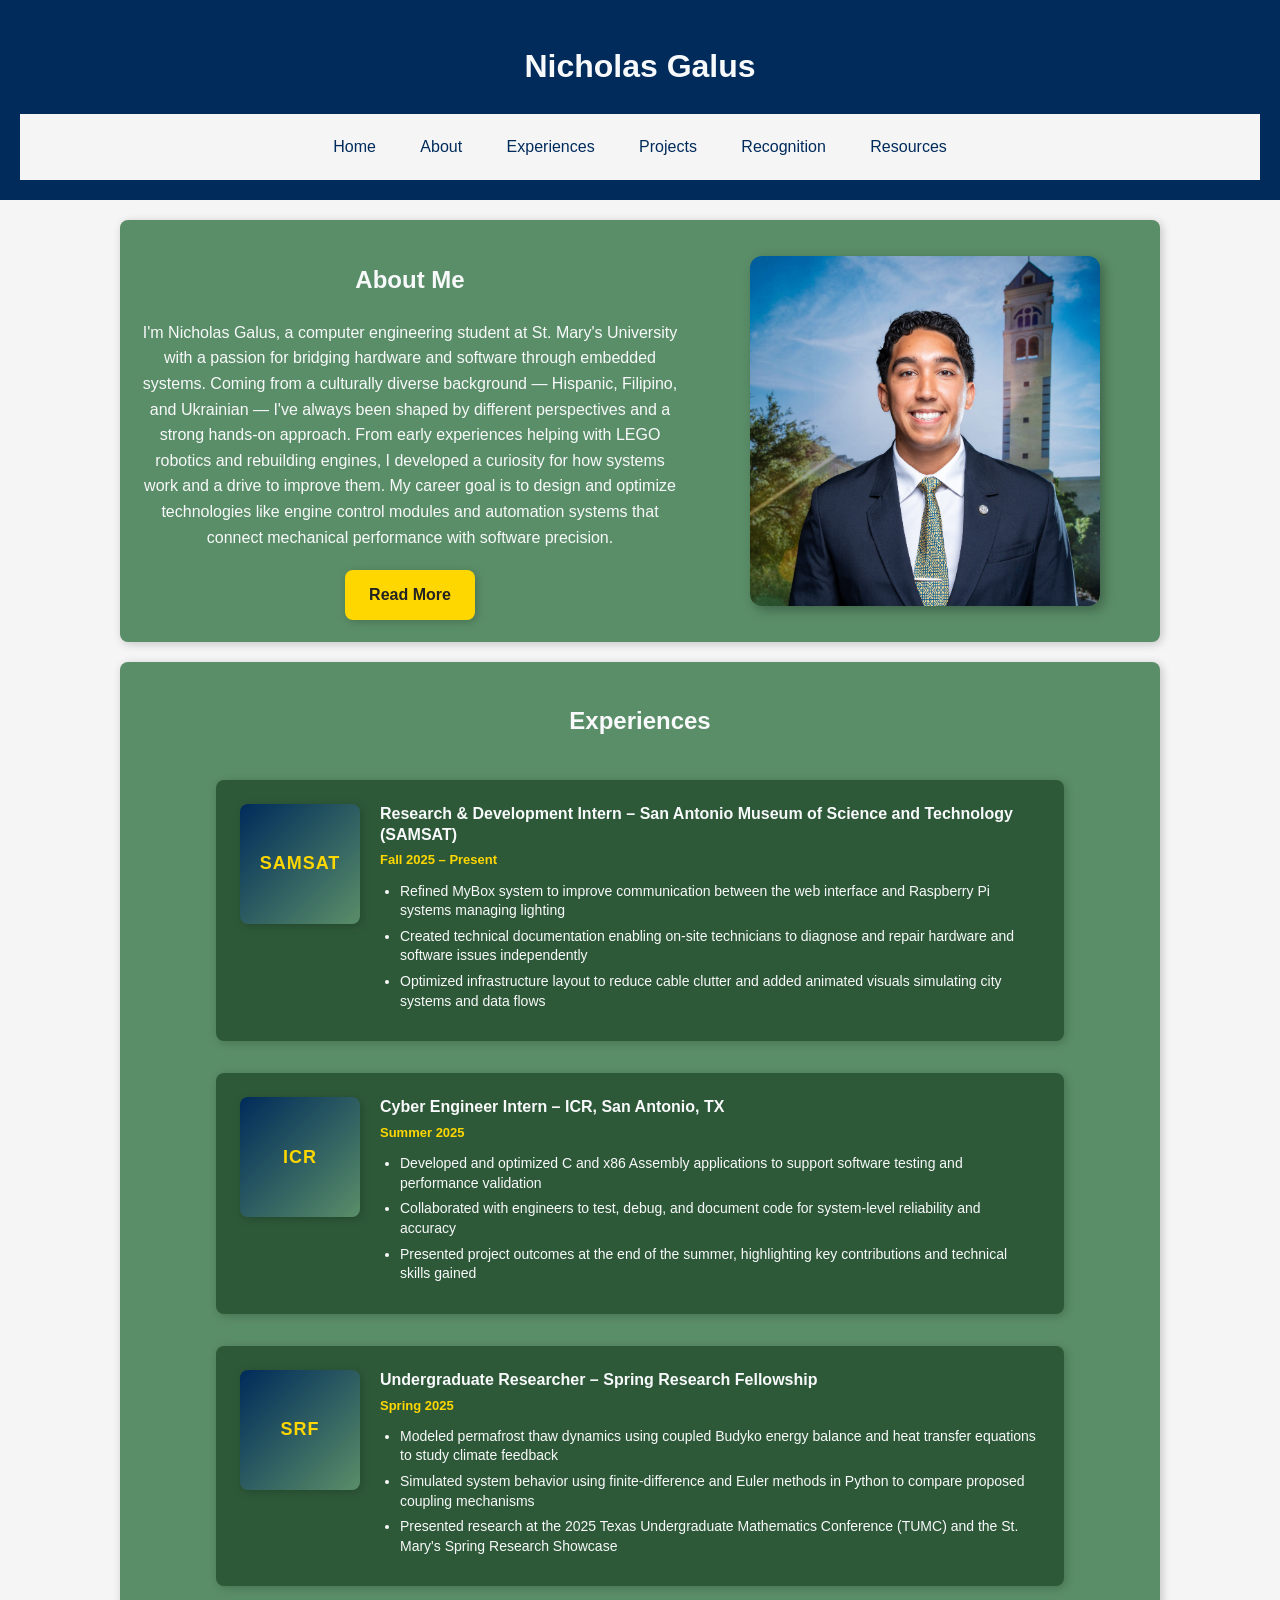
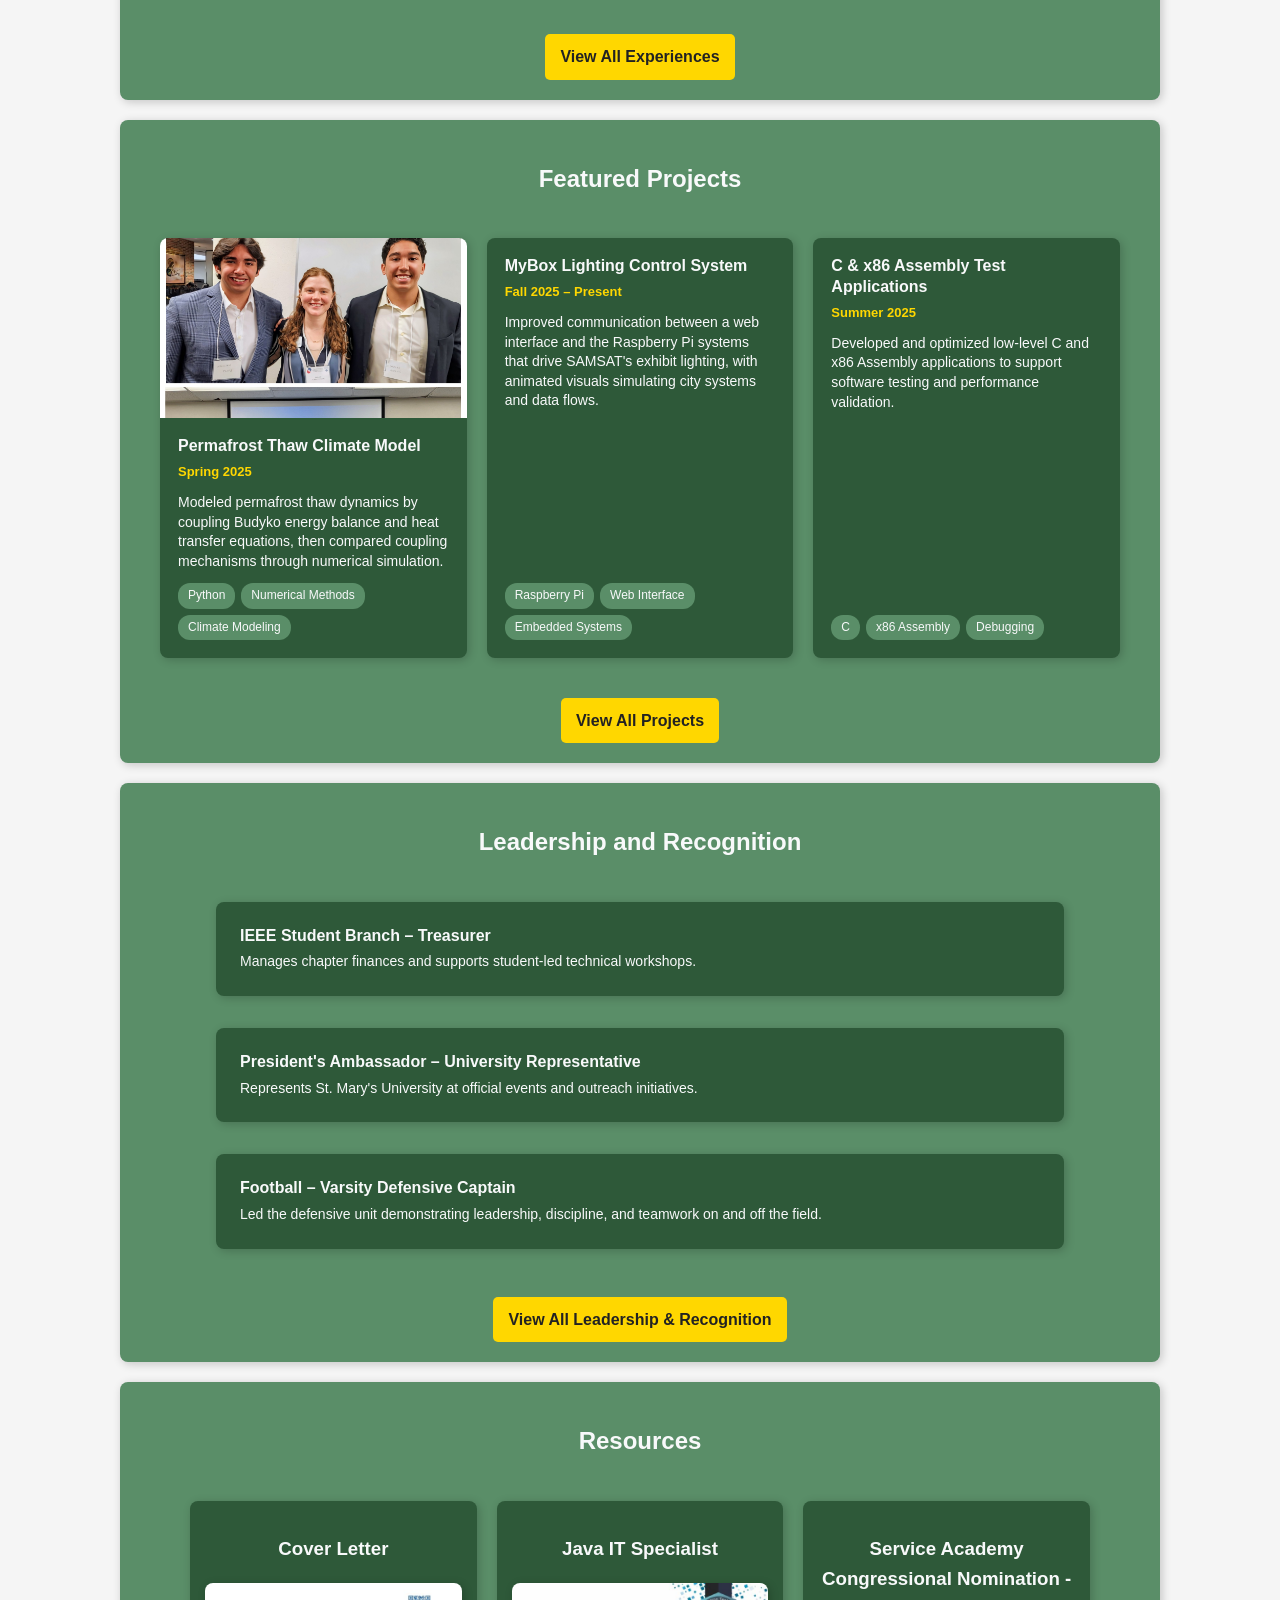
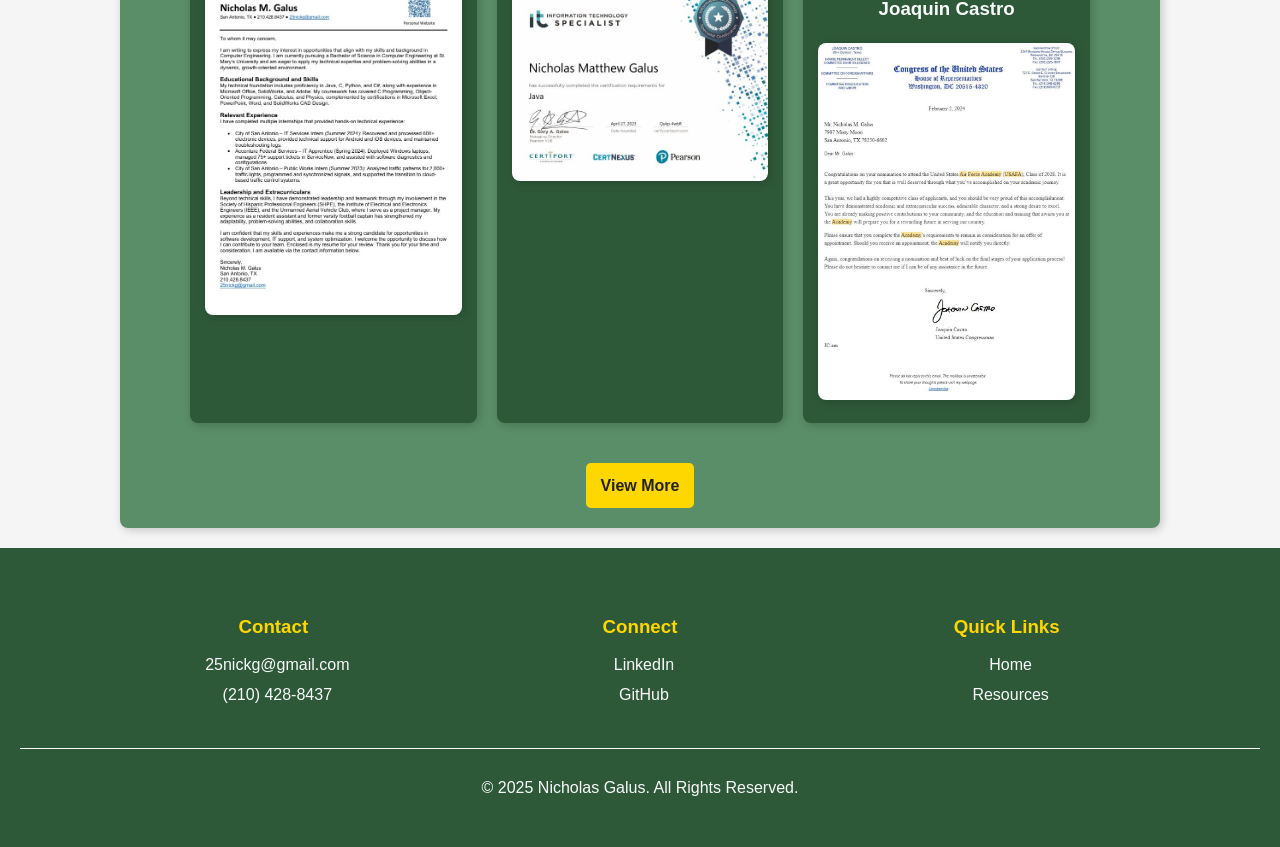
==== index.html @ c01062c0 "Merge pull request #1 from ngalus47/ngalus47/expereinces Add experiences page with thumbnails and de" ====
<!DOCTYPE html>
<html lang="en">

<head>
    <meta charset="UTF-8">
    <meta name="viewport" content="width=device-width, initial-scale=1.0">
    <title>Nicholas Galus</title>
    <link rel="stylesheet" href="resources/css/styles.css">
</head>

<body>
    <header>
        <h1>Nicholas Galus</h1>
        <nav>
            <a href="index.html">Home</a>
            <a href="about.html">About</a>
            <a href="experiences.html">Experiences</a>
            <a href="projects.html">Projects</a>
            <a href="awards.html">Recognition</a>
            <a href="resources.html">Resources</a>
        </nav>
    </header>

    <section class="about">
        <article class="container">
            <div>
                <h2>About Me</h2>
                <p>
                    I'm Nicholas Galus, a computer engineering student at St. Mary's University with a passion for bridging hardware and software through embedded systems. Coming from a culturally diverse background — Hispanic, Filipino, and Ukrainian — I've always been shaped by different perspectives and a strong hands-on approach. From early experiences helping with LEGO robotics and rebuilding engines, I developed a curiosity for how systems work and a drive to improve them. My career goal is to design and optimize technologies like engine control modules and automation systems that connect mechanical performance with software precision.
                </p>
                <div class="read-more-container">
                    <a href="about.html" class="read-more-btn">Read More</a>
                </div>
            </div>
            <figure class="image">
                <img src="resources/images/Headshot.jpg" alt="Nicholas Galus" loading="lazy">
            </figure>
        </article>
    </section>

    <section class="experiences">
        <article>
            <h2>Experiences</h2>

            <!-- 3 Most Recent Experiences (full list on experiences.html) -->
            <div class="experiences-vertical">
                <div class="experience-vertical-item has-thumb">
                    <div class="experience-thumb" data-initials="SAMSAT">
                        <img src="resources/images/experiences/samsat.jpg" alt="SAMSAT" loading="lazy" onerror="this.remove()">
                    </div>
                    <div class="experience-body">
                        <h3>Research & Development Intern – San Antonio Museum of Science and Technology (SAMSAT)</h3>
                        <p class="experience-date">Fall 2025 – Present</p>
                        <ul>
                            <li>Refined MyBox system to improve communication between the web interface and Raspberry Pi systems managing lighting</li>
                            <li>Created technical documentation enabling on-site technicians to diagnose and repair hardware and software issues independently</li>
                            <li>Optimized infrastructure layout to reduce cable clutter and added animated visuals simulating city systems and data flows</li>
                        </ul>
                    </div>
                </div>

                <div class="experience-vertical-item has-thumb">
                    <div class="experience-thumb" data-initials="ICR">
                        <img src="resources/images/experiences/icr.jpg" alt="ICR" loading="lazy" onerror="this.remove()">
                    </div>
                    <div class="experience-body">
                        <h3>Cyber Engineer Intern – ICR, San Antonio, TX</h3>
                        <p class="experience-date">Summer 2025</p>
                        <ul>
                            <li>Developed and optimized C and x86 Assembly applications to support software testing and performance validation</li>
                            <li>Collaborated with engineers to test, debug, and document code for system-level reliability and accuracy</li>
                            <li>Presented project outcomes at the end of the summer, highlighting key contributions and technical skills gained</li>
                        </ul>
                    </div>
                </div>

                <div class="experience-vertical-item has-thumb">
                    <div class="experience-thumb" data-initials="SRF">
                        <img src="resources/images/experiences/research-fellowship.jpg" alt="Spring Research Fellowship" loading="lazy" onerror="this.remove()">
                    </div>
                    <div class="experience-body">
                        <h3>Undergraduate Researcher – Spring Research Fellowship</h3>
                        <p class="experience-date">Spring 2025</p>
                        <ul>
                            <li>Modeled permafrost thaw dynamics using coupled Budyko energy balance and heat transfer equations to study climate feedback</li>
                            <li>Simulated system behavior using finite-difference and Euler methods in Python to compare proposed coupling mechanisms</li>
                            <li>Presented research at the 2025 Texas Undergraduate Mathematics Conference (TUMC) and the St. Mary's Spring Research Showcase</li>
                        </ul>
                    </div>
                </div>
            </div>

            <!-- View All Experiences Button -->
            <div class="view-more-container">
                <a href="experiences.html" class="view-more-btn">View All Experiences</a>
            </div>
        </article>
    </section>

    <section class="featured-projects">
        <article>
            <h2>Featured Projects</h2>

            <!-- Top 3 Projects (full list lives on projects.html) -->
            <div class="projects-grid">
                <div class="project-card">
                    <img class="project-image" src="resources/images/2025 TUMC presentation.jpg" alt="Permafrost thaw research presentation" loading="lazy">
                    <div class="project-body">
                        <h3>Permafrost Thaw Climate Model</h3>
                        <p class="project-date">Spring 2025</p>
                        <p>Modeled permafrost thaw dynamics by coupling Budyko energy balance and heat transfer equations, then compared coupling mechanisms through numerical simulation.</p>
                        <ul class="project-tags">
                            <li>Python</li>
                            <li>Numerical Methods</li>
                            <li>Climate Modeling</li>
                        </ul>
                    </div>
                </div>

                <div class="project-card">
                    <div class="project-body">
                        <h3>MyBox Lighting Control System</h3>
                        <p class="project-date">Fall 2025 – Present</p>
                        <p>Improved communication between a web interface and the Raspberry Pi systems that drive SAMSAT's exhibit lighting, with animated visuals simulating city systems and data flows.</p>
                        <ul class="project-tags">
                            <li>Raspberry Pi</li>
                            <li>Web Interface</li>
                            <li>Embedded Systems</li>
                        </ul>
                    </div>
                </div>

                <div class="project-card">
                    <div class="project-body">
                        <h3>C & x86 Assembly Test Applications</h3>
                        <p class="project-date">Summer 2025</p>
                        <p>Developed and optimized low-level C and x86 Assembly applications to support software testing and performance validation.</p>
                        <ul class="project-tags">
                            <li>C</li>
                            <li>x86 Assembly</li>
                            <li>Debugging</li>
                        </ul>
                    </div>
                </div>
            </div>

            <!-- View All Projects Button -->
            <div class="view-more-container">
                <a href="projects.html" class="view-more-btn">View All Projects</a>
            </div>
        </article>
    </section>

    <section class="leadership-recognition">
        <article>
            <h2>Leadership and Recognition</h2>

            <!-- Top 3 Leadership Positions -->
            <div class="leadership-grid">
                <div class="leadership-item">
                    <h3>IEEE Student Branch – Treasurer</h3>
                    <p>Manages chapter finances and supports student-led technical workshops.</p>
                </div>

                <div class="leadership-item">
                    <h3>President's Ambassador – University Representative</h3>
                    <p>Represents St. Mary's University at official events and outreach initiatives.</p>
                </div>

                <div class="leadership-item">
                    <h3>Football – Varsity Defensive Captain</h3>
                    <p>Led the defensive unit demonstrating leadership, discipline, and teamwork on and off the field.</p>
                </div>
            </div>

            <!-- View All Leadership & Recognition Button -->
            <div class="view-more-container">
                <a href="awards.html" class="view-more-btn">View All Leadership & Recognition</a>
            </div>
        </article>
    </section>

    <section class="recent-documents">
        <article>
            <h2>Resources</h2>
            <div class="pdf-grid">
                <!-- Cover Letter -->
                <div class="pdf-item">
                    <h3>Cover Letter</h3>
                    <a href="resources/pdfs/Nicholas M. Galus Cover Letter.pdf" download>
                        <img src="resources/thumbnails/Nicholas M. Galus Cover Letter.jpg" alt="Cover Letter">
                    </a>
                </div>

                <!-- Most Recent Certification (SolidWorks CAD Design Associate) -->
                <div class="pdf-item">
                    <h3>Java IT Specialist</h3>
                    <a href="resources/pdfs/Java Certification.pdf" download>
                        <img src="resources/thumbnails/Java Certification.jpg" alt="Java Certification">
                    </a>
                </div>

                <!-- Letter of Recommendation from Joaquin Castro -->
                <div class="pdf-item">
                    <h3>Service Academy Congressional Nomination - Joaquin Castro</h3>
                    <a href="resources/images/Congressional_Nomination.jpg" download>
                        <img src="resources/images/Congressional_Nomination.jpg" alt="Bobby Humphery Letter">
                    </a>
                </div>
            </div>

            <!-- View More Button -->
            <div class="view-more-container">
                <a href="resources.html" class="view-more-btn">View More</a>
            </div>
        </article>
    </section>

    <footer>
        <div class="footer-container">
            <!-- Contact Section -->
            <div class="footer-section">
                <h3>Contact</h3>
                <p><a href="mailto:25nickg@gmail.com"><i class="fas fa-envelope"></i> 25nickg@gmail.com</a></p>
                <p><a href="tel:+12104288437"><i class="fas fa-phone"></i> (210) 428-8437</a></p>
            </div>

            <!-- Social Media Section -->
            <div class="footer-section">
                <h3>Connect</h3>
                <p>
                    <a href="https://www.linkedin.com/in/nicholas-galus-9012752a9/" target="_blank">
                        <i class="fab fa-linkedin"></i> LinkedIn
                    </a>
                </p>
                <p>
                    <a href="https://github.com/ngalus47" target="_blank">
                        <i class="fab fa-github"></i> GitHub
                    </a>
                </p>
            </div>

            <!-- Quick Links Section -->
            <div class="footer-section">
                <h3>Quick Links</h3>
                <p><a href="index.html"><i class="fas fa-home"></i> Home</a></p>
                <p><a href="resources.html"><i class="fas fa-folder"></i> Resources</a></p>
            </div>
        </div>

        <!-- Copyright Notice -->
        <div class="footer-bottom">
            <p>&copy; 2025 Nicholas Galus. All Rights Reserved.</p>
        </div>
    </footer>

</body>

</html>
---- resources/css/styles.css ----
/* General Styling */
body {
  font-family: Arial, sans-serif;
  line-height: 1.6;
  margin: 0;
  padding: 0;
  background: #f5f5f5;
  color: #f8f9fa;
}

/* Header */
header {
  background: #002b5b;
  color: #f8f9fa;
  padding: 20px;
  text-align: center;
}

/* Navigation */
nav {
  background: #f5f5f5;
  text-align: center;
  padding: 10px;
}

nav a {
  color: #002b5b;
  text-decoration: none;
  padding: 10px 20px;
  display: inline-block;
  transition: background 0.3s ease, color 0.3s ease;
}

nav a:hover {
  background: #ffd166;
  color: #333;
  border-radius: 5px;
}

/* Main Content */
main {
  padding: 20px;
  max-width: 900px;
  margin: auto;
}

/* Article Styling (About Section, Experiences) */
article {
  background: #5a8e68;
  padding: 20px;
  margin: 20px auto;
  border-radius: 8px;
  text-align: center;
  max-width: 1000px;
  width: 100%;
  box-shadow: 2px 2px 10px rgba(0, 0, 0, 0.2);
}

/* About page: improve readability and left-align text */
.about-page article {
  text-align: left;
}

.about-page article > div {
  max-width: 900px;
  margin: 0 auto;
}

.about-page h2 {
  margin: 0 0 8px 0;
  text-align: left;
}

.about-page h3 {
  margin: 20px 0 8px 0;
  color: #ffd700;
  text-align: left;
}

.about-page p {
  margin: 0 0 12px 0;
  line-height: 1.75;
}

/* Home page remains centered; specific left alignment is applied only on about.html */

/* Experiences Grid */
.experiences-grid {
  display: grid;
  grid-template-columns: repeat(2, 1fr); /* Forces 2 columns */
  gap: 20px;
  padding: 20px;
  max-width: 900px; /* Adjusted to fit content */
  margin: auto;
  align-items: stretch; /* Ensures all cards have equal height */
}

/* Experience Item */
.experience-item {
  background: #2e5939;
  padding: 18px;
  border-radius: 8px;
  text-align: left;
  box-shadow: 2px 2px 10px rgba(0, 0, 0, 0.2);
  display: flex;
  flex-direction: column;
  min-height: 280px; /* Ensures minimum consistent height */
}

/* Experience Description */
.experience-item p {
  margin-top: 8px;
  font-size: 14px;
  line-height: 1.4;
}

/* Title and date styling */
.experience-item h3 {
  margin: 0 0 6px 0;
  text-align: center;
  font-size: 16px;
  line-height: 1.3;
}

.experience-date {
  margin: 0 0 12px 0;
  color: #ffd700;
  font-weight: bold;
  text-align: center;
  font-size: 13px;
}

/* Lists inside experience items */
.experience-item ul {
  margin: 0;
  padding-left: 18px;
  text-align: left; /* Keep bullets and text left-aligned */
  flex-grow: 1; /* Allows list to expand and fill available space */
}

.experience-item li {
  margin: 5px 0;
  font-size: 13px;
  line-height: 1.4;
  word-wrap: break-word;
  hyphens: auto;
}

/* Leadership & Recognitions Vertical Layout */
.leadership-grid {
  display: flex;
  flex-direction: column;
  gap: 1.5rem;
  padding: 20px;
  max-width: 800px; /* Slightly narrower for better centering */
  margin: 0 auto; /* Center the container */
  align-items: center; /* Center the cards horizontally */
}

.leadership-item {
  background: #2e5939;
  padding: 1.5rem;
  border-radius: 8px;
  text-align: left;
  box-shadow: 2px 2px 10px rgba(0, 0, 0, 0.2);
  width: 100%;
  max-width: 100%;
  margin-bottom: 0.5rem;
}

.leadership-item h3 {
  margin: 0 0 6px 0;
  text-align: left;
  font-size: 16px;
  line-height: 1.3;
}

.leadership-item p {
  margin: 0;
  font-size: 14px;
  line-height: 1.4;
}

/* Experiences Vertical Layout (for top 3) */
.experiences-vertical {
  display: flex;
  flex-direction: column;
  gap: 1.5rem;
  padding: 20px;
  max-width: 800px; /* Slightly narrower for better centering */
  margin: 0 auto; /* Center the container */
  align-items: center; /* Center the cards horizontally */
}

.experience-vertical-item {
  background: #2e5939;
  padding: 1.5rem;
  border-radius: 8px;
  text-align: left;
  box-shadow: 2px 2px 10px rgba(0, 0, 0, 0.2);
  width: 100%;
  max-width: 100%;
  margin-bottom: 0.5rem;
}

.experience-vertical-item h3 {
  margin: 0 0 6px 0;
  text-align: left;
  font-size: 16px;
  line-height: 1.3;
}

.experience-vertical-item .experience-date {
  margin: 0 0 12px 0;
  color: #ffd700;
  font-weight: bold;
  text-align: left;
  font-size: 13px;
}

.experience-vertical-item p {
  margin: 0;
  font-size: 14px;
  line-height: 1.4;
}

/* Lists inside vertical experience items */
.experience-vertical-item ul {
  margin: 10px 0 0;
  padding-left: 20px;
  text-align: left;
}

.experience-vertical-item li {
  margin: 6px 0;
  font-size: 14px;
  line-height: 1.4;
}

/* Container (Flexbox for About Section) */
/* Adjust About Me section for better spacing */
.container {
  display: flex;
  align-items: center;
  justify-content: space-between;
  gap: 30px;
}

/* Text Section (Left Side) */
.container div {
  flex: 2;
}

/* About Section - Adjusted for Square Image */
.image {
  flex: 1;
  display: flex;
  justify-content: center;
  align-items: center; /* Center aligns vertically */
}

.image img {
  width: 350px; /* Adjust size for proportional fit */
  height: 350px; /* Maintain square format */
  border-radius: 12px; /* Softer edges */
  box-shadow: 4px 4px 12px rgba(0, 0, 0, 0.3); /* Enhanced shadow */
  border: none; /* Remove border, keep only shadow */
}

/* PDF Grid (Resources & Recent Documents) */
.pdf-grid {
  display: grid;
  grid-template-columns: repeat(
    auto-fit,
    minmax(250px, 1fr)
  ); /* Responsive grid */
  gap: 20px;
  padding: 20px;
  max-width: 900px;
  margin: auto;
}

/* PDF Item */
.pdf-item {
  background: #2e5939;
  padding: 15px;
  border-radius: 8px;
  text-align: center;
  box-shadow: 2px 2px 10px rgba(0, 0, 0, 0.2);
}

/* Clickable PDF Image */
.pdf-item a {
  display: inline-block;
}

.pdf-item img {
  max-width: 100%;
  height: auto;
  border-radius: 8px;
  box-shadow: 2px 2px 10px rgba(0, 0, 0, 0.2);
  transition: transform 0.3s ease;
}

.pdf-item img:hover {
  transform: scale(1.05);
}

/* Projects Grid (Featured on Home & Projects page) */
.projects-grid {
  display: grid;
  grid-template-columns: repeat(
    auto-fill,
    minmax(260px, 1fr)
  ); /* Responsive grid */
  gap: 20px;
  padding: 20px;
  max-width: 960px;
  margin: auto;
  align-items: stretch; /* Equal height cards */
}

/* Project Card */
.project-card {
  background: #2e5939;
  border-radius: 8px;
  text-align: left;
  box-shadow: 2px 2px 10px rgba(0, 0, 0, 0.2);
  overflow: hidden;
  display: flex;
  flex-direction: column;
  transition: transform 0.3s ease, box-shadow 0.3s ease;
}

.project-card:hover {
  transform: translateY(-4px);
  box-shadow: 4px 6px 16px rgba(0, 0, 0, 0.3);
}

.project-image {
  width: 100%;
  height: 180px;
  object-fit: cover;
  object-position: center 25%; /* Keep faces in frame for portrait photos */
  display: block;
}

.project-body {
  padding: 18px;
  display: flex;
  flex-direction: column;
  flex-grow: 1;
}

.project-body h3 {
  margin: 0 0 6px 0;
  font-size: 16px;
  line-height: 1.3;
}

.project-body p {
  margin: 0 0 12px 0;
  font-size: 14px;
  line-height: 1.4;
}

.project-body .project-date {
  color: #ffd700;
  font-weight: bold;
  font-size: 13px;
}

/* Tech tags */
.project-tags {
  list-style: none;
  padding: 0;
  margin: auto 0 0 0; /* Pushes tags to bottom of card */
  display: flex;
  flex-wrap: wrap;
  gap: 6px;
}

.project-tags li {
  background: #5a8e68;
  padding: 3px 10px;
  border-radius: 12px;
  font-size: 12px;
}

/* Optional project links (GitHub, demo, etc.) */
.project-links {
  margin-top: 12px;
}

.project-links a {
  color: #ffd700;
  font-weight: bold;
  text-decoration: none;
  margin-right: 12px;
}

.project-links a:hover {
  text-decoration: underline;
}

/* View More Button */
.view-more-container {
  text-align: center;
  margin-top: 20px;
}

.view-more-btn {
  display: inline-block;
  padding: 10px 15px;
  background: #ffd700;
  color: #222222;
  text-decoration: none;
  border-radius: 5px;
  font-weight: bold;
  transition: background 0.3s ease;
}

.view-more-btn:hover {
  background: #ffd700;
}

/* Read More Button (for About section) */
.read-more-container {
  text-align: center;
  margin-top: 20px;
}

.read-more-btn {
  display: inline-block;
  padding: 12px 24px;
  background: #ffd700;
  color: #222222;
  text-decoration: none;
  border-radius: 8px;
  font-weight: bold;
  font-size: 16px;
  transition: all 0.3s ease;
  box-shadow: 2px 2px 8px rgba(0, 0, 0, 0.2);
}

.read-more-btn:hover {
  background: #e6c200;
  transform: translateY(-2px);
  box-shadow: 4px 4px 12px rgba(0, 0, 0, 0.3);
}

/* Resources Sections (Resume, Cover Letter, Letters, Certifications) */
.resources-section {
  margin-bottom: 40px;
}

/* Awards Section */
/* Awards Video Section */
.video-container {
  background: #2e5939; /* Matching award item background */
  padding: 20px;
  border-radius: 8px;
  text-align: center;
  max-width: 920px;
  margin: auto;
  box-shadow: 2px 2px 10px rgba(0, 0, 0, 0.2);
}

.video-container h3,
.video-container p {
  color: #f8f9fa; /* Light text for contrast */
}

.video-container iframe {
  width: 100%;
  height: 400px;
  max-width: 900px;
  border-radius: 8px;
  box-shadow: 2px 2px 10px rgba(0, 0, 0, 0.2);
}

/* Awards Grid */
.awards-grid {
  display: grid;
  grid-template-columns: repeat(
    auto-fit,
    minmax(250px, 1fr)
  ); /* Responsive grid */
  gap: 20px;
  padding: 20px;
  max-width: 1100px;
  margin: auto;
}

/* Featured Recognition Section */
.featured-recognition {
  margin: 20px 0;
}

.tumc-feature-card {
  background: #31543A;
  border-radius: 12px;
  padding: 25px;
  box-shadow: 0 4px 15px rgba(0, 0, 0, 0.2);
  margin-bottom: 30px;
  max-width: 920px;
  margin-left: auto;
  margin-right: auto;
}

.tumc-grid {
  display: grid;
  grid-template-columns: 30% 70%;
  gap: 30px;
  align-items: start;
}

.tumc-photo {
  display: flex;
  justify-content: center;
  align-items: center;
  overflow: hidden;
}

.tumc-photo img {
  width: 100%;
  height: auto;
  border-radius: 8px;
  box-shadow: 0 4px 12px rgba(0, 0, 0, 0.3);
  object-fit: cover;
  aspect-ratio: 3/4;
  display: block;
  max-width: 100%;
}

.tumc-text {
  padding: 0 20px;
}

.tumc-text h3 {
  color: #f8f9fa;
  font-size: 18px;
  margin: 0 0 20px 0;
  line-height: 1.4;
  text-align: left;
  font-weight: 600;
}

.tumc-text p {
  color: #f8f9fa;
  font-size: 14px;
  line-height: 1.6;
  margin: 0 0 16px 0;
  text-align: left;
}

.tumc-text p:last-child {
  margin-bottom: 0;
}

/* Award Item */
.award-item {
  background: #2e5939;
  padding: 15px;
  border-radius: 8px;
  text-align: center;
  box-shadow: 2px 2px 10px rgba(0, 0, 0, 0.2);
}

/* Award Description */
.award-item p {
  margin-top: 10px;
  font-size: 14px;
}

/* Sidebar / Aside */
aside {
  background: #ddd;
  padding: 15px;
  margin: 20px;
  border-radius: 5px;
  text-align: right;
}

/* Footer */
footer {
  background: #2e5939;
  color: #f8f9fa;
  padding: 30px 20px;
  text-align: center;
  font-size: 16px;
}

.footer-container {
  display: flex;
  flex-wrap: wrap;
  justify-content: space-around;
  align-items: center;
  max-width: 1100px;
  margin: auto;
}

.footer-section {
  margin: 15px;
  min-width: 200px;
}

.footer-section h3 {
  margin-bottom: 10px;
  color: #ffd700;
}

.footer-section p {
  margin: 5px 0;
}

.footer-section a {
  color: #f8f9fa;
  text-decoration: none;
  transition: color 0.3s ease-in-out;
}

.footer-section a:hover {
  color: #ffd700;
}

/* Social Icons */
.footer-section i {
  margin-right: 8px;
}

/* Footer Bottom */
.footer-bottom {
  margin-top: 20px;
  border-top: 1px solid #f8f9fa;
  padding-top: 10px;
}

/* Responsive Design */
@media screen and (max-width: 768px) {
  nav a {
    display: block;
    padding: 10px;
    margin: 5px auto;
  }

  article {
    max-width: 95%;
  }

  .container {
    flex-direction: column;
    text-align: center;
  }

  .image img {
    width: 200px; /* Slightly smaller on mobile */
    height: 200px;
  }

  .experiences-grid {
    grid-template-columns: 1fr; /* Switches to 1 column on smaller screens */
  }

  .experiences-vertical,
  .leadership-grid {
    gap: 1rem; /* Reduced gap on mobile */
    padding: 15px;
  }

  .pdf-grid,
  .projects-grid,
  .awards-grid {
    grid-template-columns: 1fr;
  }

  .tumc-grid {
    grid-template-columns: 1fr;
    gap: 20px;
    text-align: center;
  }

  .tumc-photo {
    order: 1;
  }

.tumc-text {
  order: 2;
}

  .tumc-text h3,
  .tumc-text p {
    text-align: center;
  }

  .tumc-photo img {
    max-width: 250px;
    margin: 0 auto;
  }
}

/* Experience Thumbnails */
.experience-vertical-item.has-thumb {
  display: flex;
  gap: 20px;
  align-items: flex-start;
}

.experience-body {
  flex: 1;
  min-width: 0;
}

/* Placeholder shows data-initials until an image is added */
.experience-thumb {
  position: relative;
  flex: 0 0 120px;
  width: 120px;
  height: 120px;
  border-radius: 8px;
  overflow: hidden;
  background: linear-gradient(135deg, #002b5b, #5a8e68);
  box-shadow: 2px 2px 10px rgba(0, 0, 0, 0.2);
  display: flex;
  align-items: center;
  justify-content: center;
}

.experience-thumb::before {
  content: attr(data-initials);
  color: #ffd700;
  font-weight: bold;
  font-size: 18px;
  letter-spacing: 1px;
}

.experience-thumb img {
  position: absolute;
  inset: 0;
  width: 100%;
  height: 100%;
  object-fit: cover;
}

/* Experience "View More Details" dropdown */
.experience-details {
  margin-top: 14px;
  border-top: 1px solid rgba(248, 249, 250, 0.25);
  padding-top: 10px;
}

.experience-details summary {
  cursor: pointer;
  color: #ffd700;
  font-weight: bold;
  font-size: 14px;
  list-style: none;
  user-select: none;
}

.experience-details summary::-webkit-details-marker {
  display: none;
}

.experience-details summary::before {
  content: "\25B8";
  display: inline-block;
  margin-right: 6px;
  transition: transform 0.2s ease;
}

.experience-details[open] summary::before {
  transform: rotate(90deg);
}

.experience-details[open] summary {
  margin-bottom: 10px;
}

.experience-details-content p {
  margin: 0 0 10px 0;
  font-size: 14px;
  line-height: 1.6;
}

.experience-details-content h4 {
  margin: 14px 0 8px 0;
  color: #ffd700;
  font-size: 14px;
}

.experience-vertical-item .skill-tags {
  list-style: none;
  padding: 0;
  margin: 0;
  display: flex;
  flex-wrap: wrap;
  gap: 8px;
}

.experience-vertical-item .skill-tags li {
  margin: 0;
  background: #002b5b;
  padding: 4px 10px;
  border-radius: 12px;
  font-size: 12px;
}

@media screen and (max-width: 768px) {
  .experience-vertical-item.has-thumb {
    flex-direction: column;
    align-items: center;
  }

  .experience-thumb {
    width: 100%;
    max-width: 240px;
    flex-basis: auto;
    height: 140px;
  }
}
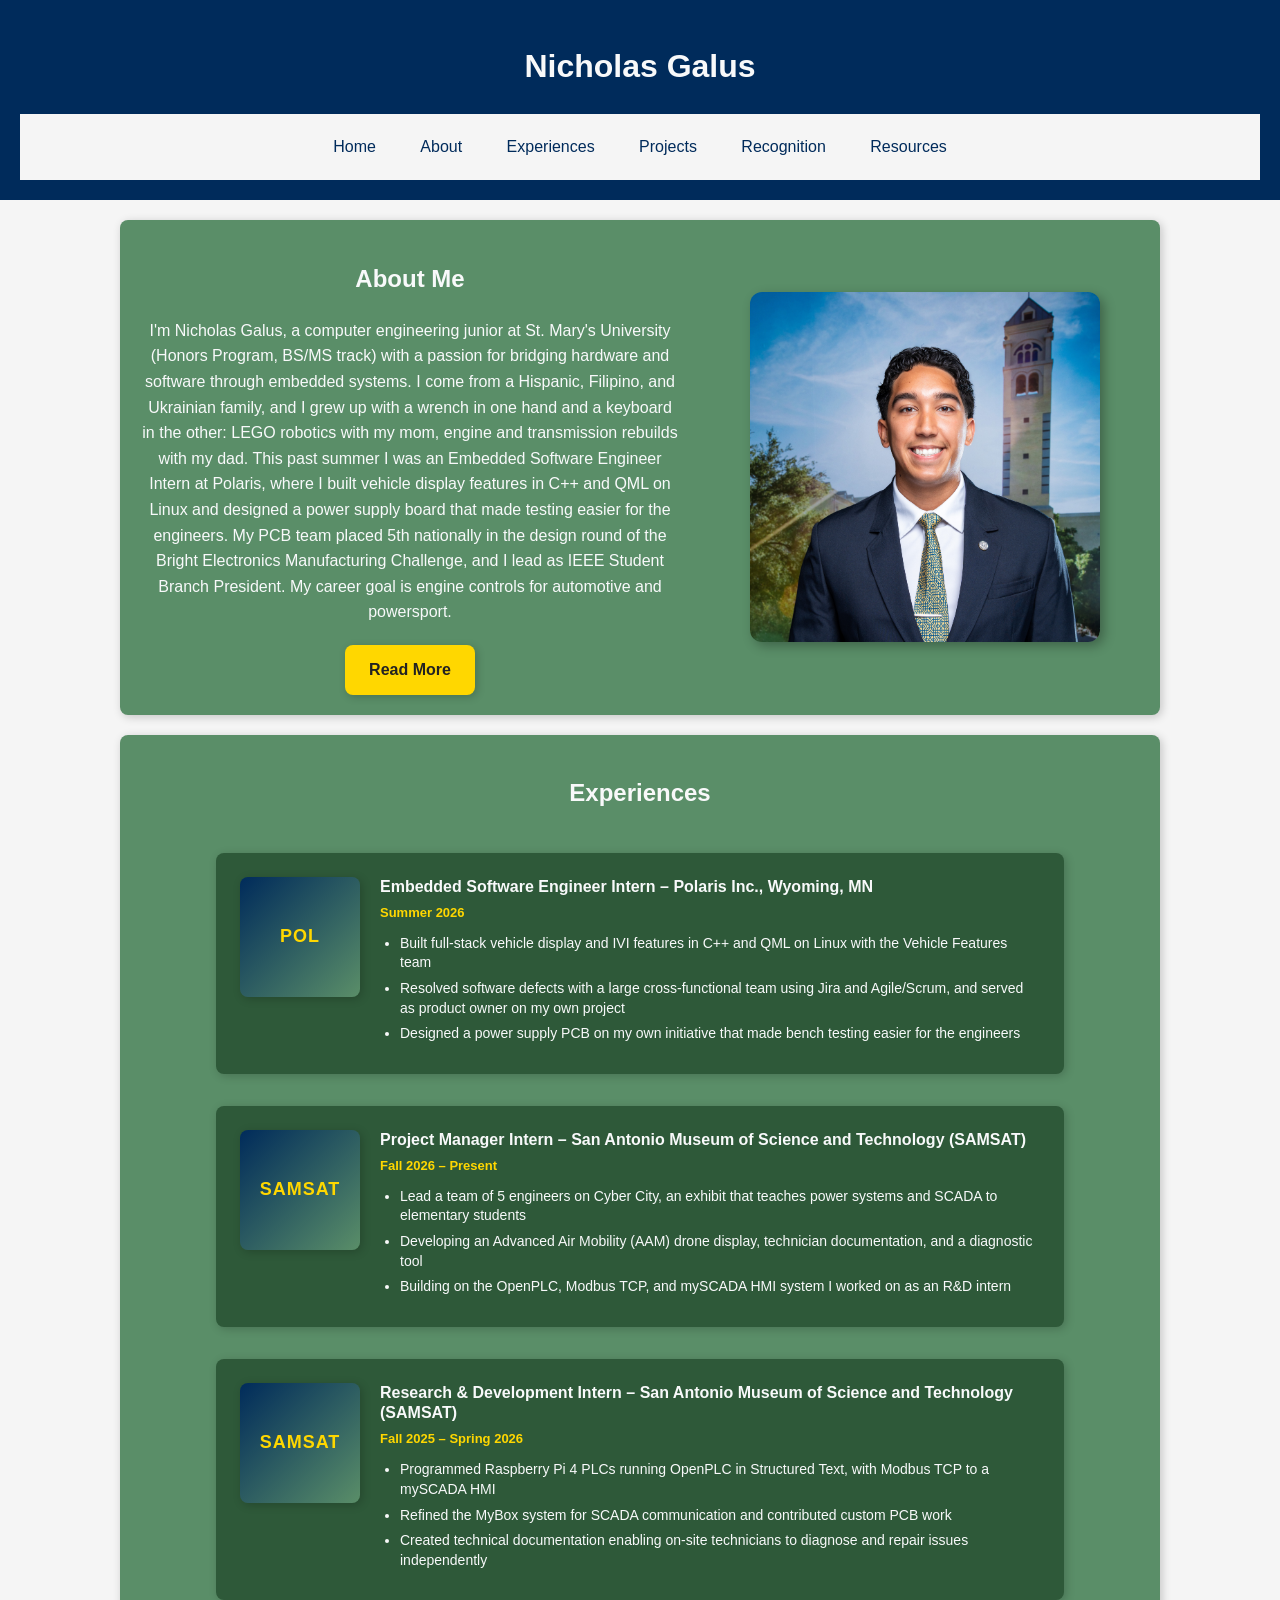
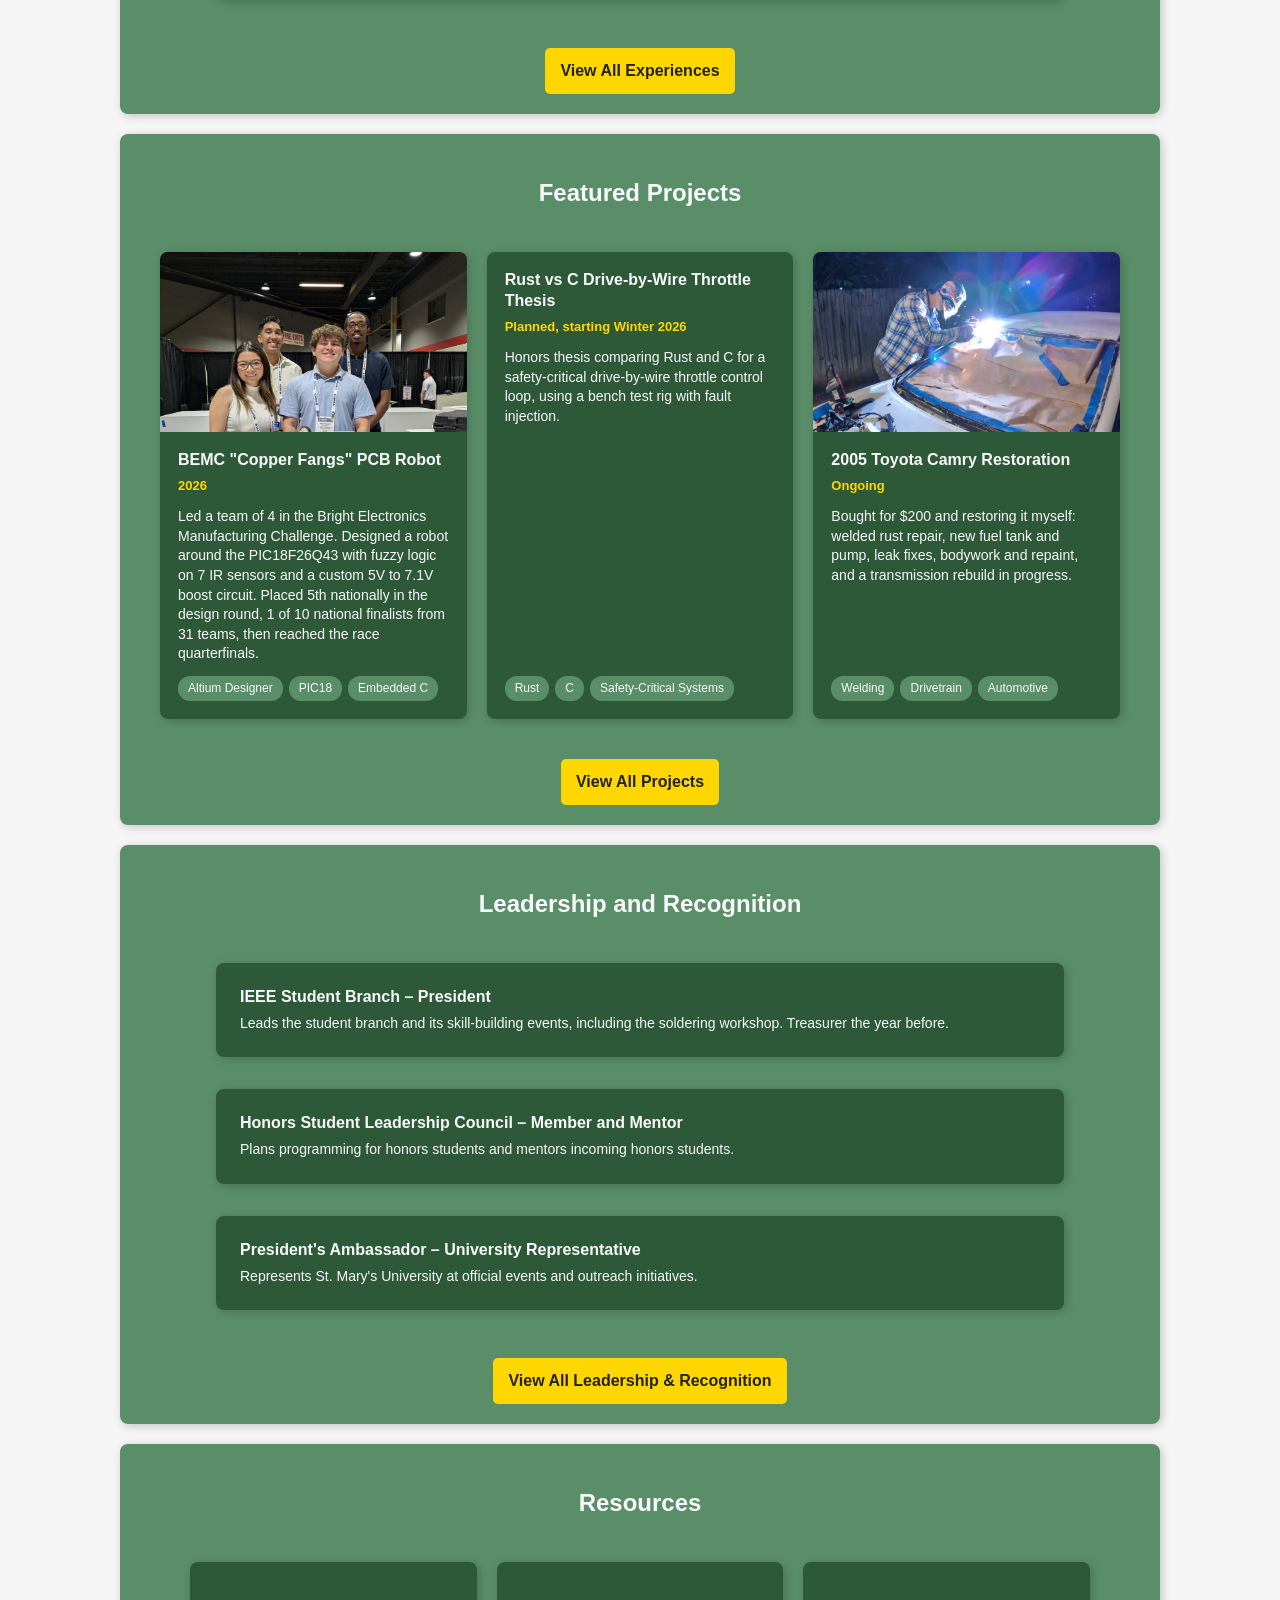
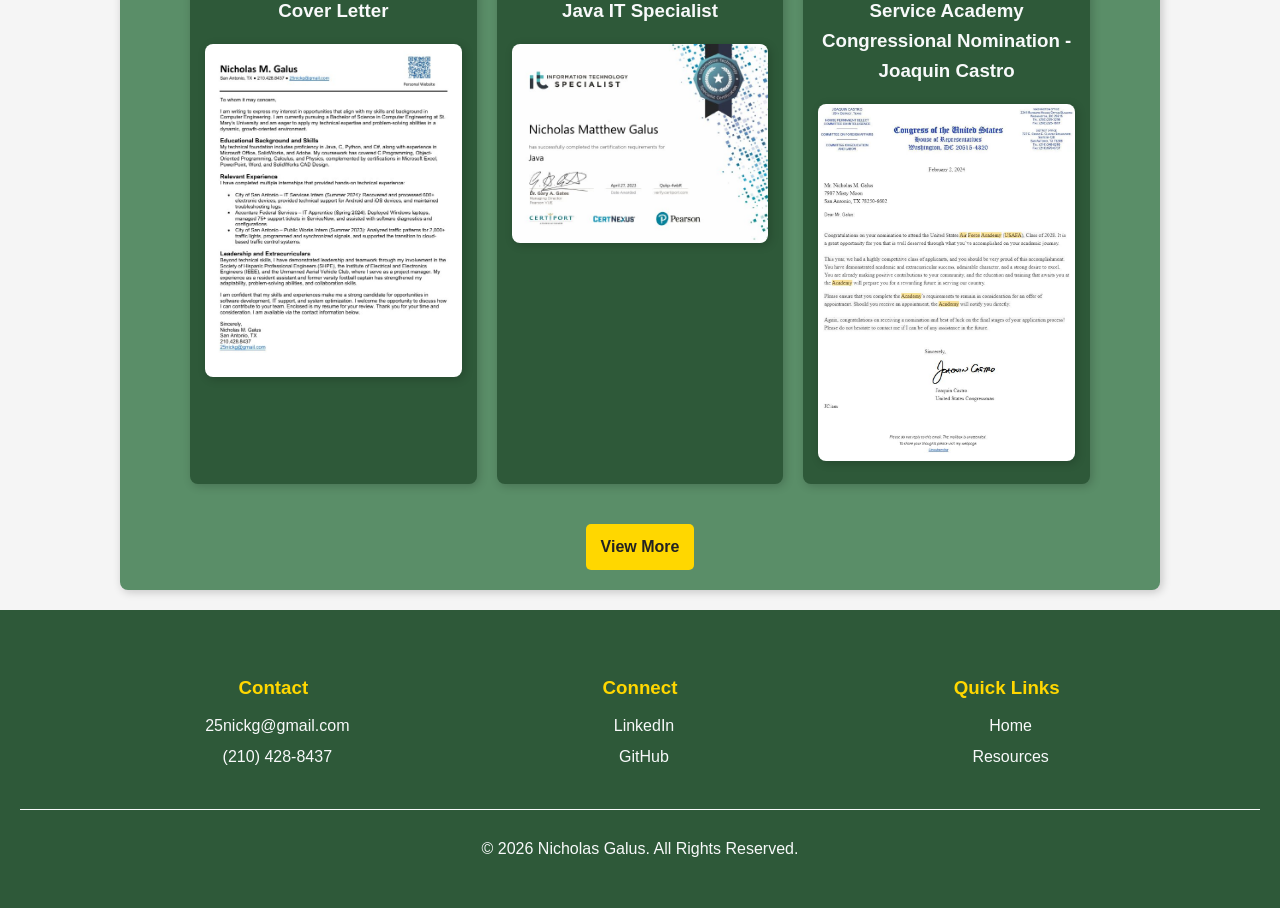
==== commit cd82cb87: "Update site content for Polaris, SAMSAT PM role, and new projects - Home: new About Me text, Polaris" ====
--- a/index.html
+++ b/index.html
@@ -26,7 +26,7 @@
             <div>
                 <h2>About Me</h2>
                 <p>
-                    I'm Nicholas Galus, a computer engineering student at St. Mary's University with a passion for bridging hardware and software through embedded systems. Coming from a culturally diverse background — Hispanic, Filipino, and Ukrainian — I've always been shaped by different perspectives and a strong hands-on approach. From early experiences helping with LEGO robotics and rebuilding engines, I developed a curiosity for how systems work and a drive to improve them. My career goal is to design and optimize technologies like engine control modules and automation systems that connect mechanical performance with software precision.
+                    I'm Nicholas Galus, a computer engineering junior at St. Mary's University (Honors Program, BS/MS track) with a passion for bridging hardware and software through embedded systems. I come from a Hispanic, Filipino, and Ukrainian family, and I grew up with a wrench in one hand and a keyboard in the other: LEGO robotics with my mom, engine and transmission rebuilds with my dad. This past summer I was an Embedded Software Engineer Intern at Polaris, where I built vehicle display features in C++ and QML on Linux and designed a power supply board that made testing easier for the engineers. My PCB team placed 5th nationally in the design round of the Bright Electronics Manufacturing Challenge, and I lead as IEEE Student Branch President. My career goal is engine controls for automotive and powersport.
                 </p>
                 <div class="read-more-container">
                     <a href="about.html" class="read-more-btn">Read More</a>
@@ -45,46 +45,46 @@
             <!-- 3 Most Recent Experiences (full list on experiences.html) -->
             <div class="experiences-vertical">
                 <div class="experience-vertical-item has-thumb">
+                    <div class="experience-thumb" data-initials="POL">
+                        <img src="resources/images/experiences/polaris.jpg" alt="Polaris" loading="lazy" onerror="this.remove()">
+                    </div>
+                    <div class="experience-body">
+                        <h3>Embedded Software Engineer Intern – Polaris Inc., Wyoming, MN</h3>
+                        <p class="experience-date">Summer 2026</p>
+                        <ul>
+                            <li>Built full-stack vehicle display and IVI features in C++ and QML on Linux with the Vehicle Features team</li>
+                            <li>Resolved software defects with a large cross-functional team using Jira and Agile/Scrum, and served as product owner on my own project</li>
+                            <li>Designed a power supply PCB on my own initiative that made bench testing easier for the engineers</li>
+                        </ul>
+                    </div>
+                </div>
+
+                <div class="experience-vertical-item has-thumb">
                     <div class="experience-thumb" data-initials="SAMSAT">
                         <img src="resources/images/experiences/samsat.jpg" alt="SAMSAT" loading="lazy" onerror="this.remove()">
                     </div>
                     <div class="experience-body">
-                        <h3>Research & Development Intern – San Antonio Museum of Science and Technology (SAMSAT)</h3>
-                        <p class="experience-date">Fall 2025 – Present</p>
+                        <h3>Project Manager Intern – San Antonio Museum of Science and Technology (SAMSAT)</h3>
+                        <p class="experience-date">Fall 2026 – Present</p>
                         <ul>
-                            <li>Refined MyBox system to improve communication between the web interface and Raspberry Pi systems managing lighting</li>
-                            <li>Created technical documentation enabling on-site technicians to diagnose and repair hardware and software issues independently</li>
-                            <li>Optimized infrastructure layout to reduce cable clutter and added animated visuals simulating city systems and data flows</li>
+                            <li>Lead a team of 5 engineers on Cyber City, an exhibit that teaches power systems and SCADA to elementary students</li>
+                            <li>Developing an Advanced Air Mobility (AAM) drone display, technician documentation, and a diagnostic tool</li>
+                            <li>Building on the OpenPLC, Modbus TCP, and mySCADA HMI system I worked on as an R&amp;D intern</li>
                         </ul>
                     </div>
                 </div>
 
                 <div class="experience-vertical-item has-thumb">
-                    <div class="experience-thumb" data-initials="ICR">
-                        <img src="resources/images/experiences/icr.jpg" alt="ICR" loading="lazy" onerror="this.remove()">
+                    <div class="experience-thumb" data-initials="SAMSAT">
+                        <img src="resources/images/experiences/samsat.jpg" alt="SAMSAT" loading="lazy" onerror="this.remove()">
                     </div>
                     <div class="experience-body">
-                        <h3>Cyber Engineer Intern – ICR, San Antonio, TX</h3>
-                        <p class="experience-date">Summer 2025</p>
+                        <h3>Research &amp; Development Intern – San Antonio Museum of Science and Technology (SAMSAT)</h3>
+                        <p class="experience-date">Fall 2025 – Spring 2026</p>
                         <ul>
-                            <li>Developed and optimized C and x86 Assembly applications to support software testing and performance validation</li>
-                            <li>Collaborated with engineers to test, debug, and document code for system-level reliability and accuracy</li>
-                            <li>Presented project outcomes at the end of the summer, highlighting key contributions and technical skills gained</li>
-                        </ul>
-                    </div>
-                </div>
-
-                <div class="experience-vertical-item has-thumb">
-                    <div class="experience-thumb" data-initials="SRF">
-                        <img src="resources/images/experiences/research-fellowship.jpg" alt="Spring Research Fellowship" loading="lazy" onerror="this.remove()">
-                    </div>
-                    <div class="experience-body">
-                        <h3>Undergraduate Researcher – Spring Research Fellowship</h3>
-                        <p class="experience-date">Spring 2025</p>
-                        <ul>
-                            <li>Modeled permafrost thaw dynamics using coupled Budyko energy balance and heat transfer equations to study climate feedback</li>
-                            <li>Simulated system behavior using finite-difference and Euler methods in Python to compare proposed coupling mechanisms</li>
-                            <li>Presented research at the 2025 Texas Undergraduate Mathematics Conference (TUMC) and the St. Mary's Spring Research Showcase</li>
+                            <li>Programmed Raspberry Pi 4 PLCs running OpenPLC in Structured Text, with Modbus TCP to a mySCADA HMI</li>
+                            <li>Refined the MyBox system for SCADA communication and contributed custom PCB work</li>
+                            <li>Created technical documentation enabling on-site technicians to diagnose and repair issues independently</li>
                         </ul>
                     </div>
                 </div>
@@ -104,41 +104,42 @@
             <!-- Top 3 Projects (full list lives on projects.html) -->
             <div class="projects-grid">
                 <div class="project-card">
-                    <img class="project-image" src="resources/images/2025 TUMC presentation.jpg" alt="Permafrost thaw research presentation" loading="lazy">
+                    <img class="project-image" src="resources/images/copper-fangs.jpg" alt="Copper Fangs PCB robot" loading="lazy" onerror="this.remove()">
                     <div class="project-body">
-                        <h3>Permafrost Thaw Climate Model</h3>
-                        <p class="project-date">Spring 2025</p>
-                        <p>Modeled permafrost thaw dynamics by coupling Budyko energy balance and heat transfer equations, then compared coupling mechanisms through numerical simulation.</p>
+                        <h3>BEMC "Copper Fangs" PCB Robot</h3>
+                        <p class="project-date">2026</p>
+                        <p>Led a team of 4 in the Bright Electronics Manufacturing Challenge. Designed a robot around the PIC18F26Q43 with fuzzy logic on 7 IR sensors and a custom 5V to 7.1V boost circuit. Placed 5th nationally in the design round, 1 of 10 national finalists from 31 teams, then reached the race quarterfinals.</p>
                         <ul class="project-tags">
-                            <li>Python</li>
-                            <li>Numerical Methods</li>
-                            <li>Climate Modeling</li>
+                            <li>Altium Designer</li>
+                            <li>PIC18</li>
+                            <li>Embedded C</li>
                         </ul>
                     </div>
                 </div>
 
                 <div class="project-card">
                     <div class="project-body">
-                        <h3>MyBox Lighting Control System</h3>
-                        <p class="project-date">Fall 2025 – Present</p>
-                        <p>Improved communication between a web interface and the Raspberry Pi systems that drive SAMSAT's exhibit lighting, with animated visuals simulating city systems and data flows.</p>
+                        <h3>Rust vs C Drive-by-Wire Throttle Thesis</h3>
+                        <p class="project-date">Planned, starting Winter 2026</p>
+                        <p>Honors thesis comparing Rust and C for a safety-critical drive-by-wire throttle control loop, using a bench test rig with fault injection.</p>
                         <ul class="project-tags">
-                            <li>Raspberry Pi</li>
-                            <li>Web Interface</li>
-                            <li>Embedded Systems</li>
+                            <li>Rust</li>
+                            <li>C</li>
+                            <li>Safety-Critical Systems</li>
                         </ul>
                     </div>
                 </div>
 
                 <div class="project-card">
+                    <img class="project-image" src="resources/images/camry.png" alt="2005 Toyota Camry restoration" loading="lazy" onerror="this.remove()">
                     <div class="project-body">
-                        <h3>C & x86 Assembly Test Applications</h3>
-                        <p class="project-date">Summer 2025</p>
-                        <p>Developed and optimized low-level C and x86 Assembly applications to support software testing and performance validation.</p>
+                        <h3>2005 Toyota Camry Restoration</h3>
+                        <p class="project-date">Ongoing</p>
+                        <p>Bought for $200 and restoring it myself: welded rust repair, new fuel tank and pump, leak fixes, bodywork and repaint, and a transmission rebuild in progress.</p>
                         <ul class="project-tags">
-                            <li>C</li>
-                            <li>x86 Assembly</li>
-                            <li>Debugging</li>
+                            <li>Welding</li>
+                            <li>Drivetrain</li>
+                            <li>Automotive</li>
                         </ul>
                     </div>
                 </div>
@@ -158,18 +159,18 @@
             <!-- Top 3 Leadership Positions -->
             <div class="leadership-grid">
                 <div class="leadership-item">
-                    <h3>IEEE Student Branch – Treasurer</h3>
-                    <p>Manages chapter finances and supports student-led technical workshops.</p>
+                    <h3>IEEE Student Branch – President</h3>
+                    <p>Leads the student branch and its skill-building events, including the soldering workshop. Treasurer the year before.</p>
+                </div>
+
+                <div class="leadership-item">
+                    <h3>Honors Student Leadership Council – Member and Mentor</h3>
+                    <p>Plans programming for honors students and mentors incoming honors students.</p>
                 </div>
 
                 <div class="leadership-item">
                     <h3>President's Ambassador – University Representative</h3>
                     <p>Represents St. Mary's University at official events and outreach initiatives.</p>
-                </div>
-
-                <div class="leadership-item">
-                    <h3>Football – Varsity Defensive Captain</h3>
-                    <p>Led the defensive unit demonstrating leadership, discipline, and teamwork on and off the field.</p>
                 </div>
             </div>
 
@@ -250,7 +251,7 @@
 
         <!-- Copyright Notice -->
         <div class="footer-bottom">
-            <p>&copy; 2025 Nicholas Galus. All Rights Reserved.</p>
+            <p>&copy; 2026 Nicholas Galus. All Rights Reserved.</p>
         </div>
     </footer>
 
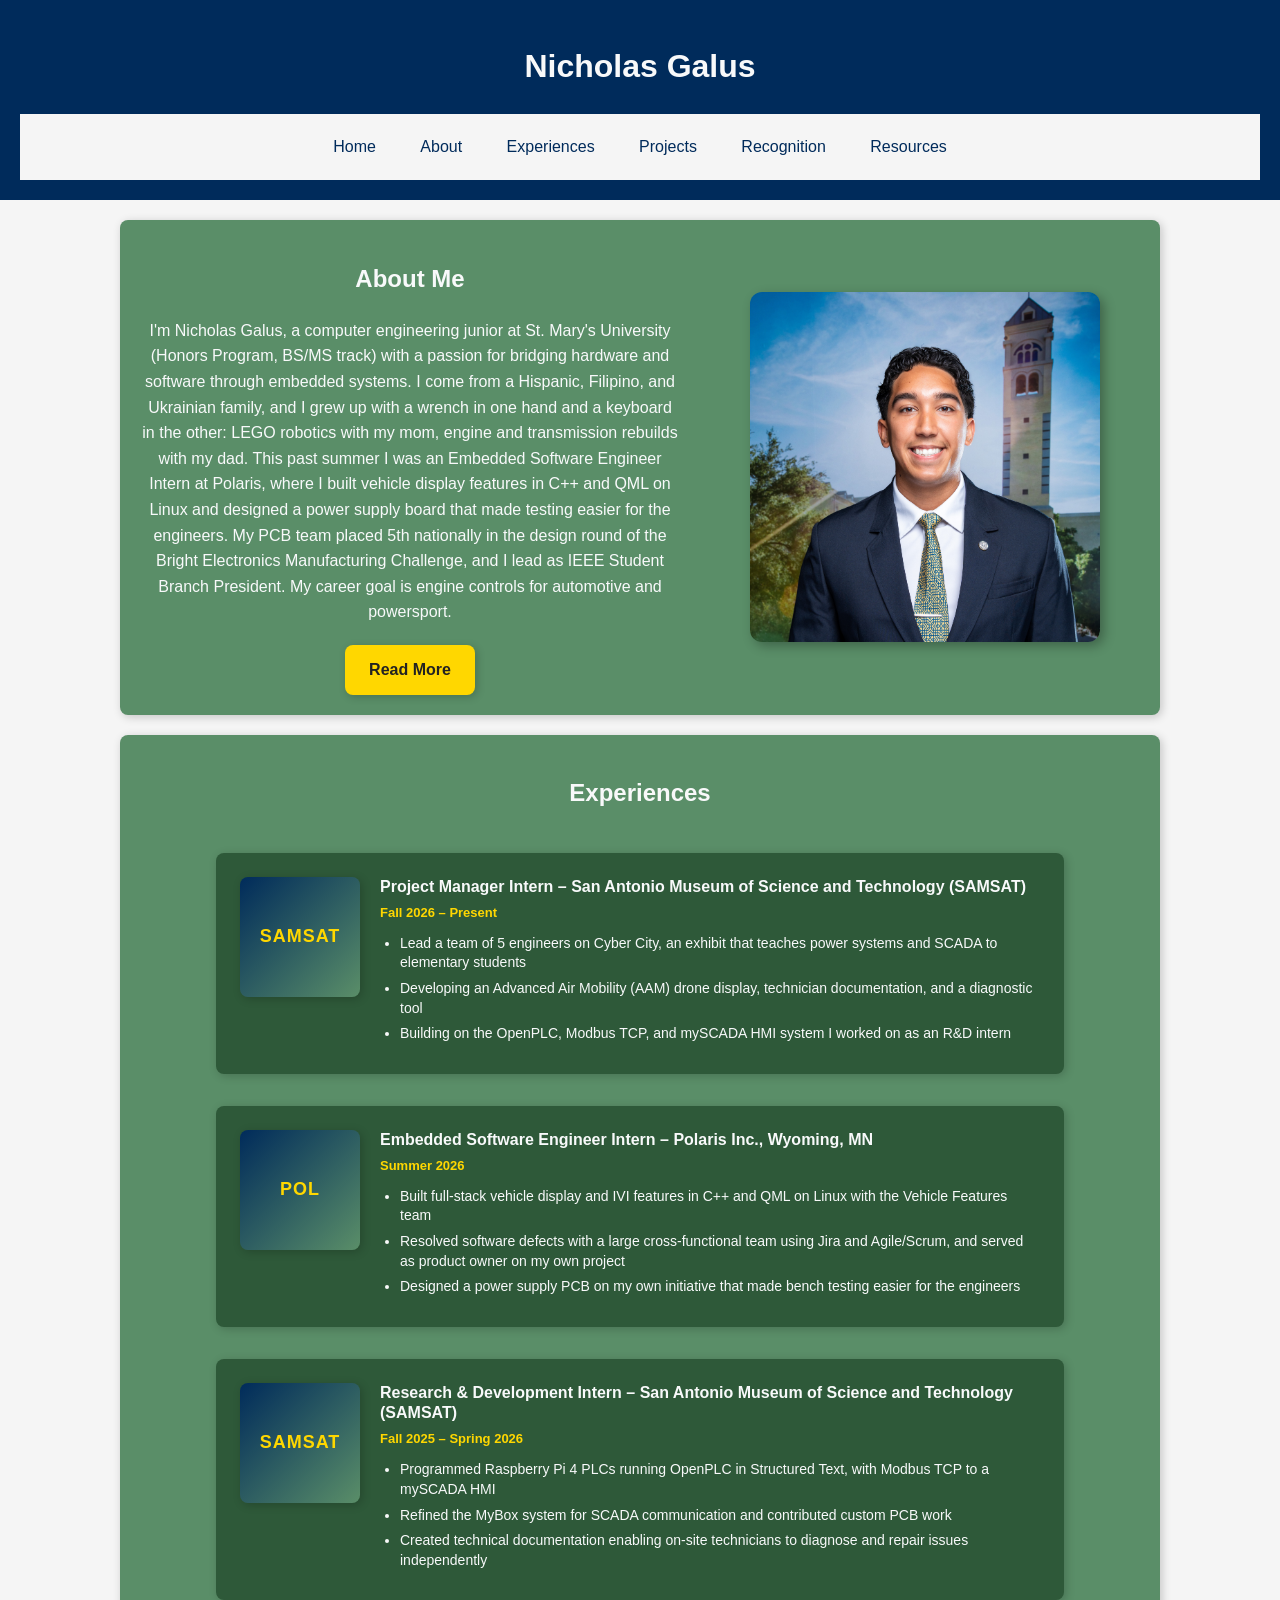
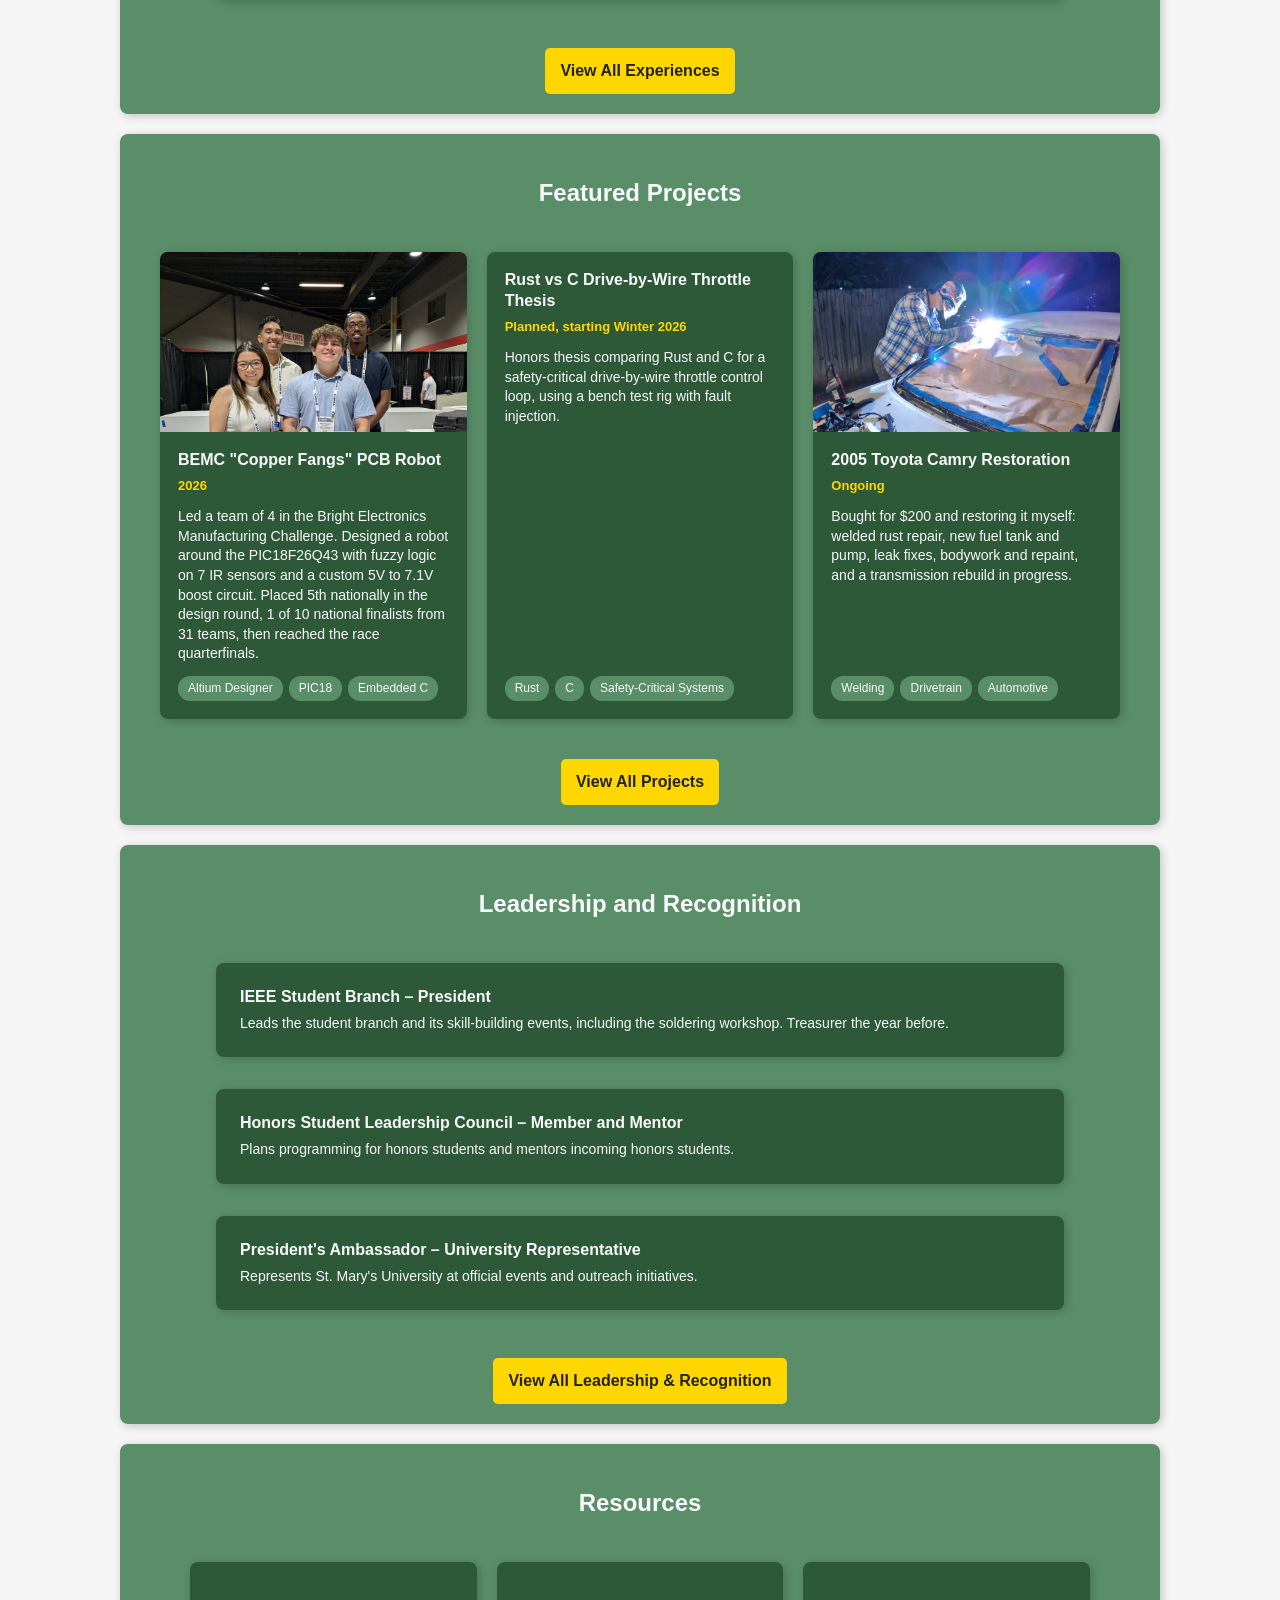
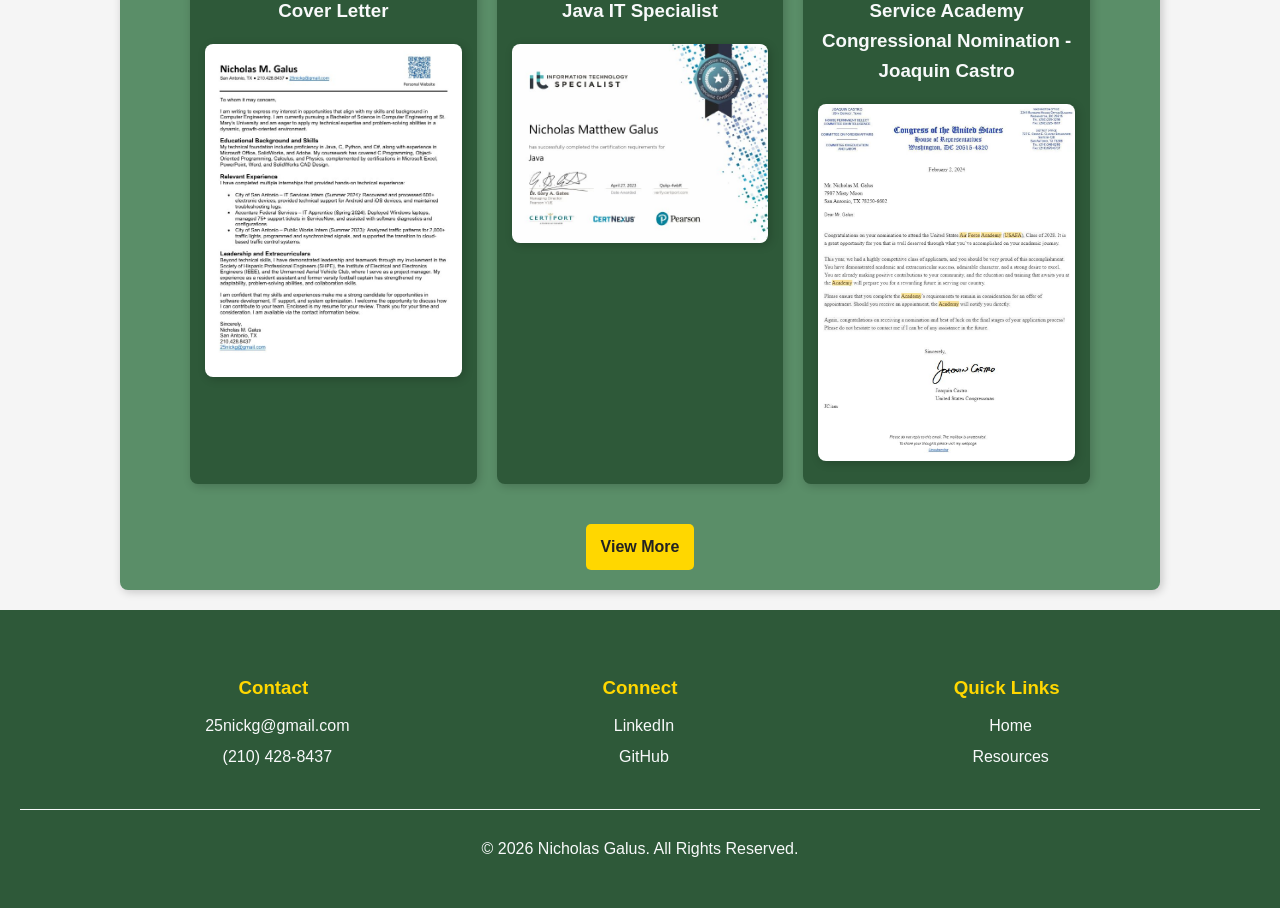
==== commit 88d00d01: "Sort experiences most recent first on home and experiences pages Co-Authored-By: Claude Opus 5.5 <no" ====
--- a/index.html
+++ b/index.html
@@ -45,6 +45,21 @@
             <!-- 3 Most Recent Experiences (full list on experiences.html) -->
             <div class="experiences-vertical">
                 <div class="experience-vertical-item has-thumb">
+                    <div class="experience-thumb" data-initials="SAMSAT">
+                        <img src="resources/images/experiences/samsat.jpg" alt="SAMSAT" loading="lazy" onerror="this.remove()">
+                    </div>
+                    <div class="experience-body">
+                        <h3>Project Manager Intern – San Antonio Museum of Science and Technology (SAMSAT)</h3>
+                        <p class="experience-date">Fall 2026 – Present</p>
+                        <ul>
+                            <li>Lead a team of 5 engineers on Cyber City, an exhibit that teaches power systems and SCADA to elementary students</li>
+                            <li>Developing an Advanced Air Mobility (AAM) drone display, technician documentation, and a diagnostic tool</li>
+                            <li>Building on the OpenPLC, Modbus TCP, and mySCADA HMI system I worked on as an R&amp;D intern</li>
+                        </ul>
+                    </div>
+                </div>
+
+                <div class="experience-vertical-item has-thumb">
                     <div class="experience-thumb" data-initials="POL">
                         <img src="resources/images/experiences/polaris.jpg" alt="Polaris" loading="lazy" onerror="this.remove()">
                     </div>
@@ -55,21 +70,6 @@
                             <li>Built full-stack vehicle display and IVI features in C++ and QML on Linux with the Vehicle Features team</li>
                             <li>Resolved software defects with a large cross-functional team using Jira and Agile/Scrum, and served as product owner on my own project</li>
                             <li>Designed a power supply PCB on my own initiative that made bench testing easier for the engineers</li>
-                        </ul>
-                    </div>
-                </div>
-
-                <div class="experience-vertical-item has-thumb">
-                    <div class="experience-thumb" data-initials="SAMSAT">
-                        <img src="resources/images/experiences/samsat.jpg" alt="SAMSAT" loading="lazy" onerror="this.remove()">
-                    </div>
-                    <div class="experience-body">
-                        <h3>Project Manager Intern – San Antonio Museum of Science and Technology (SAMSAT)</h3>
-                        <p class="experience-date">Fall 2026 – Present</p>
-                        <ul>
-                            <li>Lead a team of 5 engineers on Cyber City, an exhibit that teaches power systems and SCADA to elementary students</li>
-                            <li>Developing an Advanced Air Mobility (AAM) drone display, technician documentation, and a diagnostic tool</li>
-                            <li>Building on the OpenPLC, Modbus TCP, and mySCADA HMI system I worked on as an R&amp;D intern</li>
                         </ul>
                     </div>
                 </div>
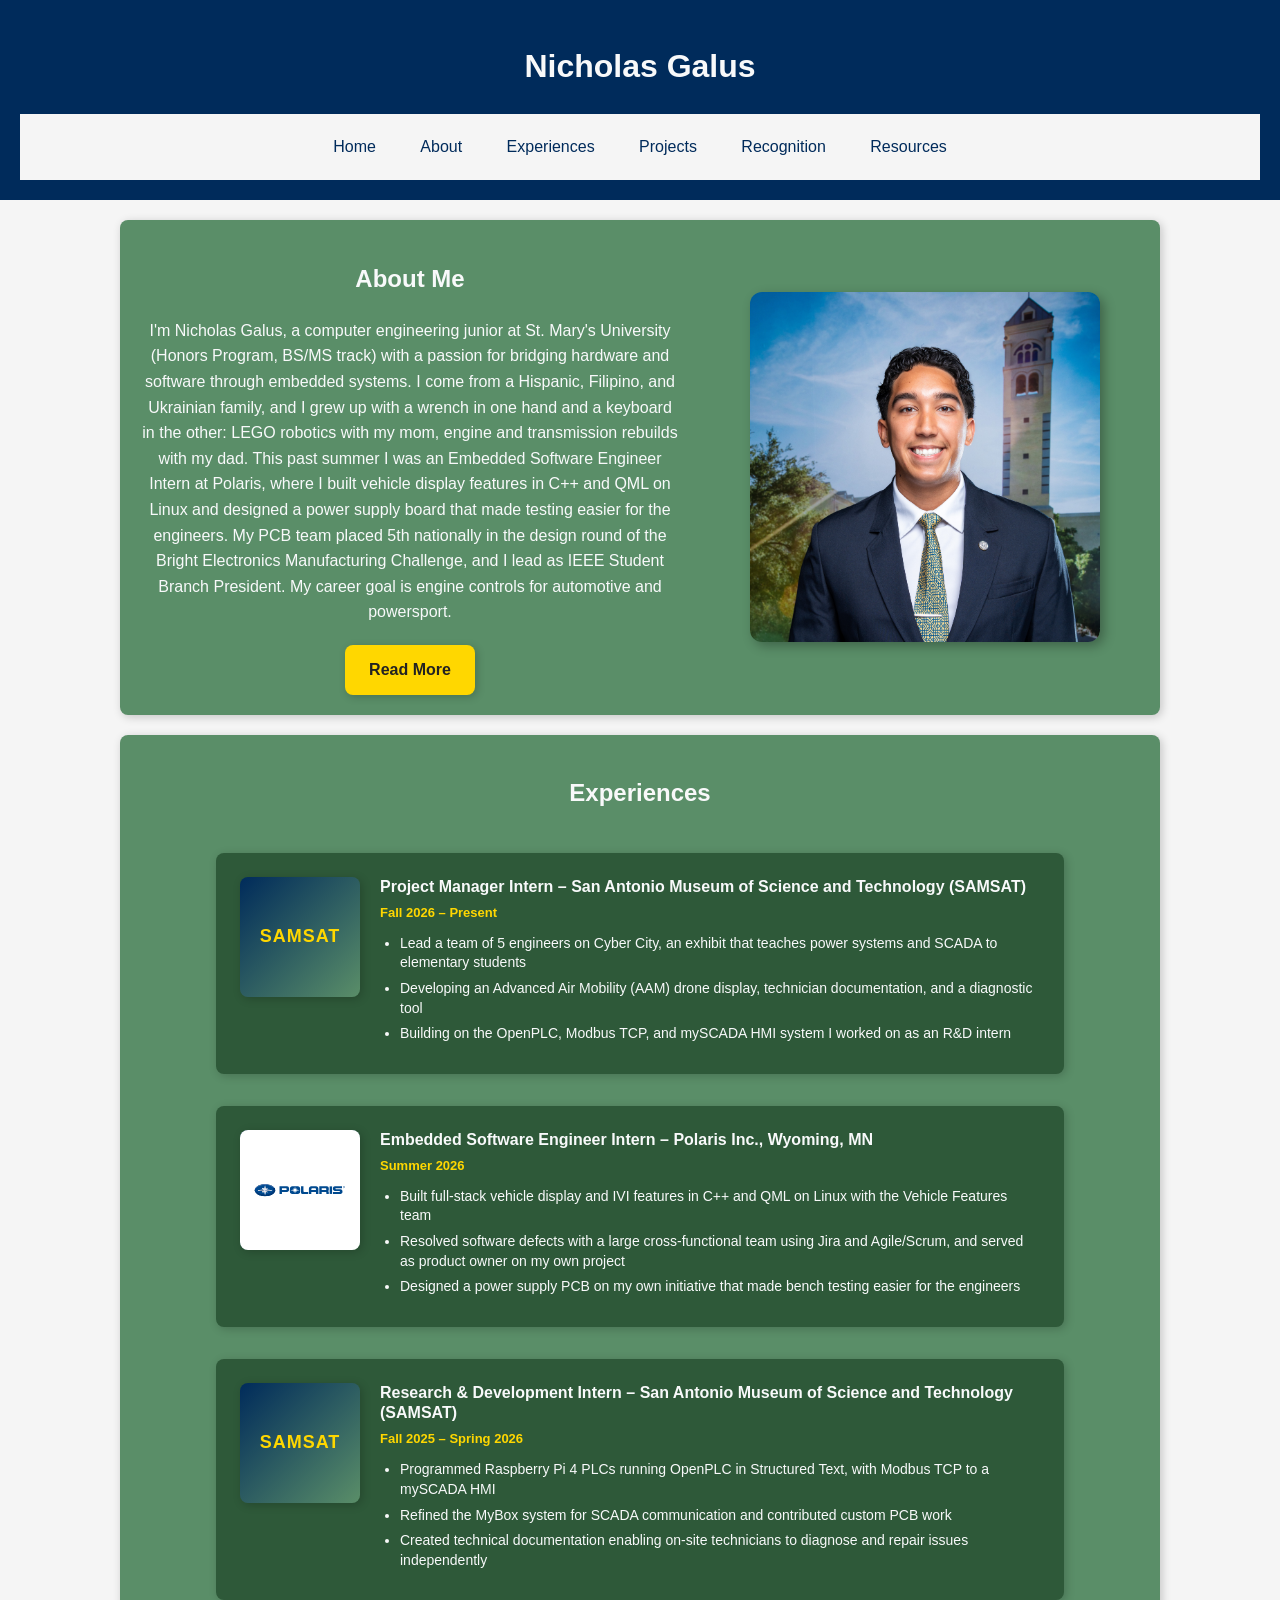
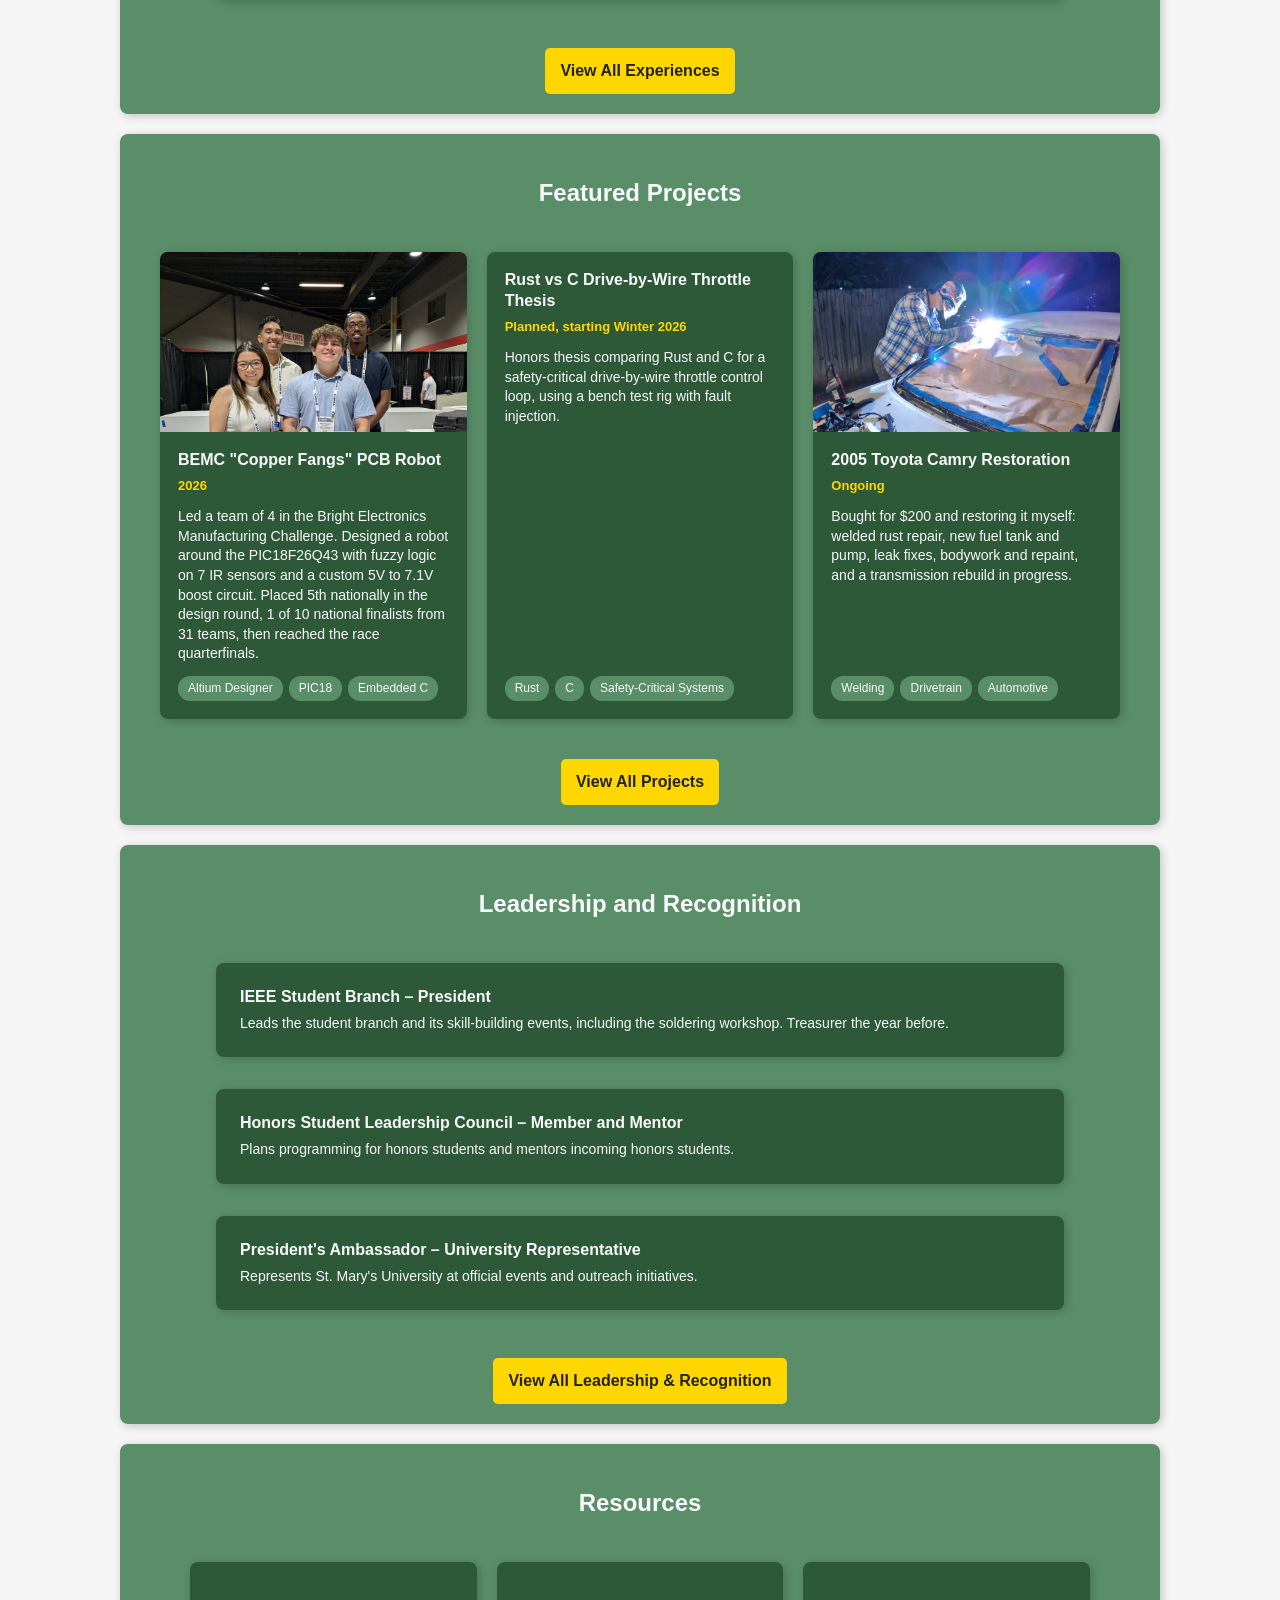
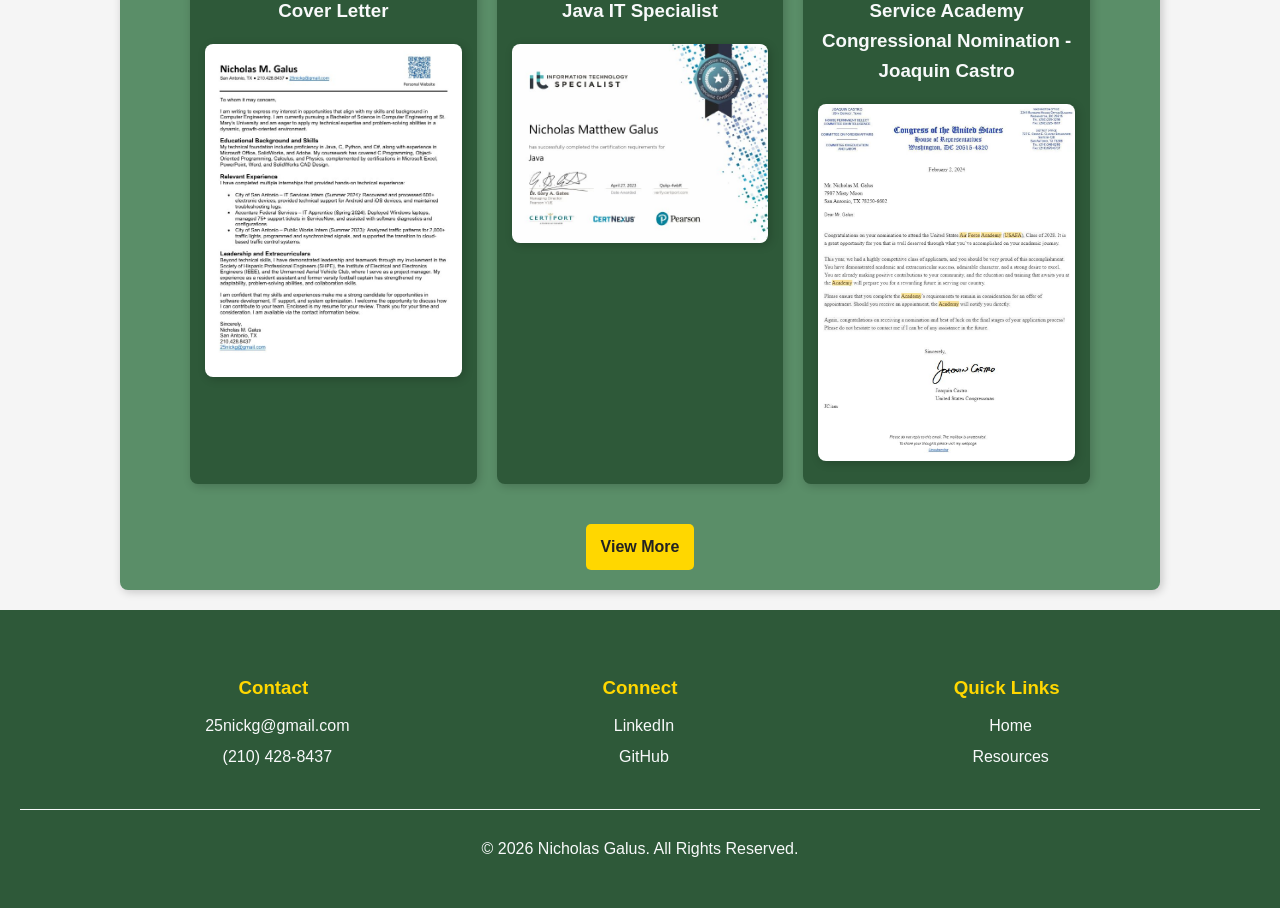
==== commit 78c1cb0a: "Use company logos for experience thumbnails Polaris, ICR, St. Mary's (research fellowship), City of " ====
--- a/index.html
+++ b/index.html
@@ -61,7 +61,7 @@
 
                 <div class="experience-vertical-item has-thumb">
                     <div class="experience-thumb" data-initials="POL">
-                        <img src="resources/images/experiences/polaris.jpg" alt="Polaris" loading="lazy" onerror="this.remove()">
+                        <img class="logo" src="resources/images/experiences/polaris.svg" alt="Polaris" loading="lazy" onerror="this.remove()">
                     </div>
                     <div class="experience-body">
                         <h3>Embedded Software Engineer Intern – Polaris Inc., Wyoming, MN</h3>
--- a/resources/css/styles.css
+++ b/resources/css/styles.css
@@ -742,6 +742,14 @@
   object-fit: cover;
 }
 
+/* Company logos: show the whole logo on a white tile instead of cropping */
+.experience-thumb img.logo {
+  box-sizing: border-box;
+  object-fit: contain;
+  padding: 14px;
+  background: #fff;
+}
+
 /* Experience "View More Details" dropdown */
 .experience-details {
   margin-top: 14px;
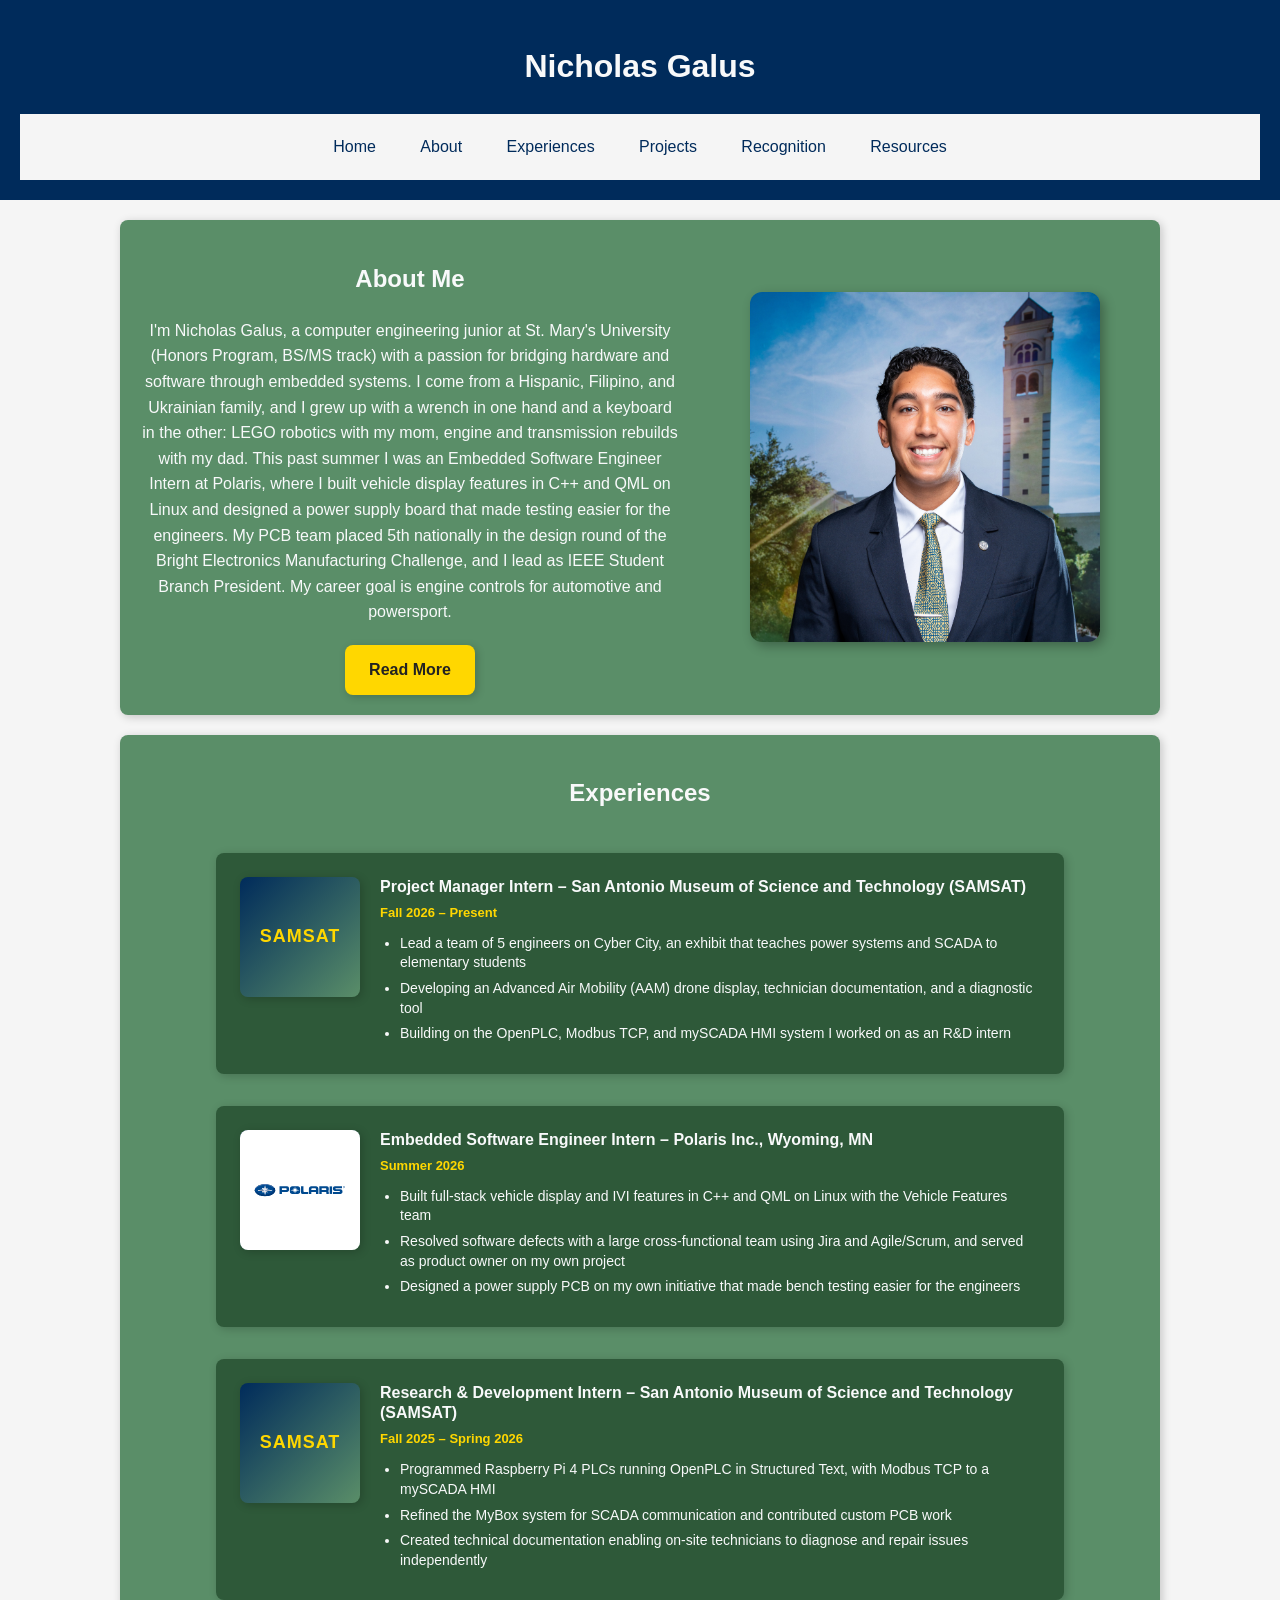
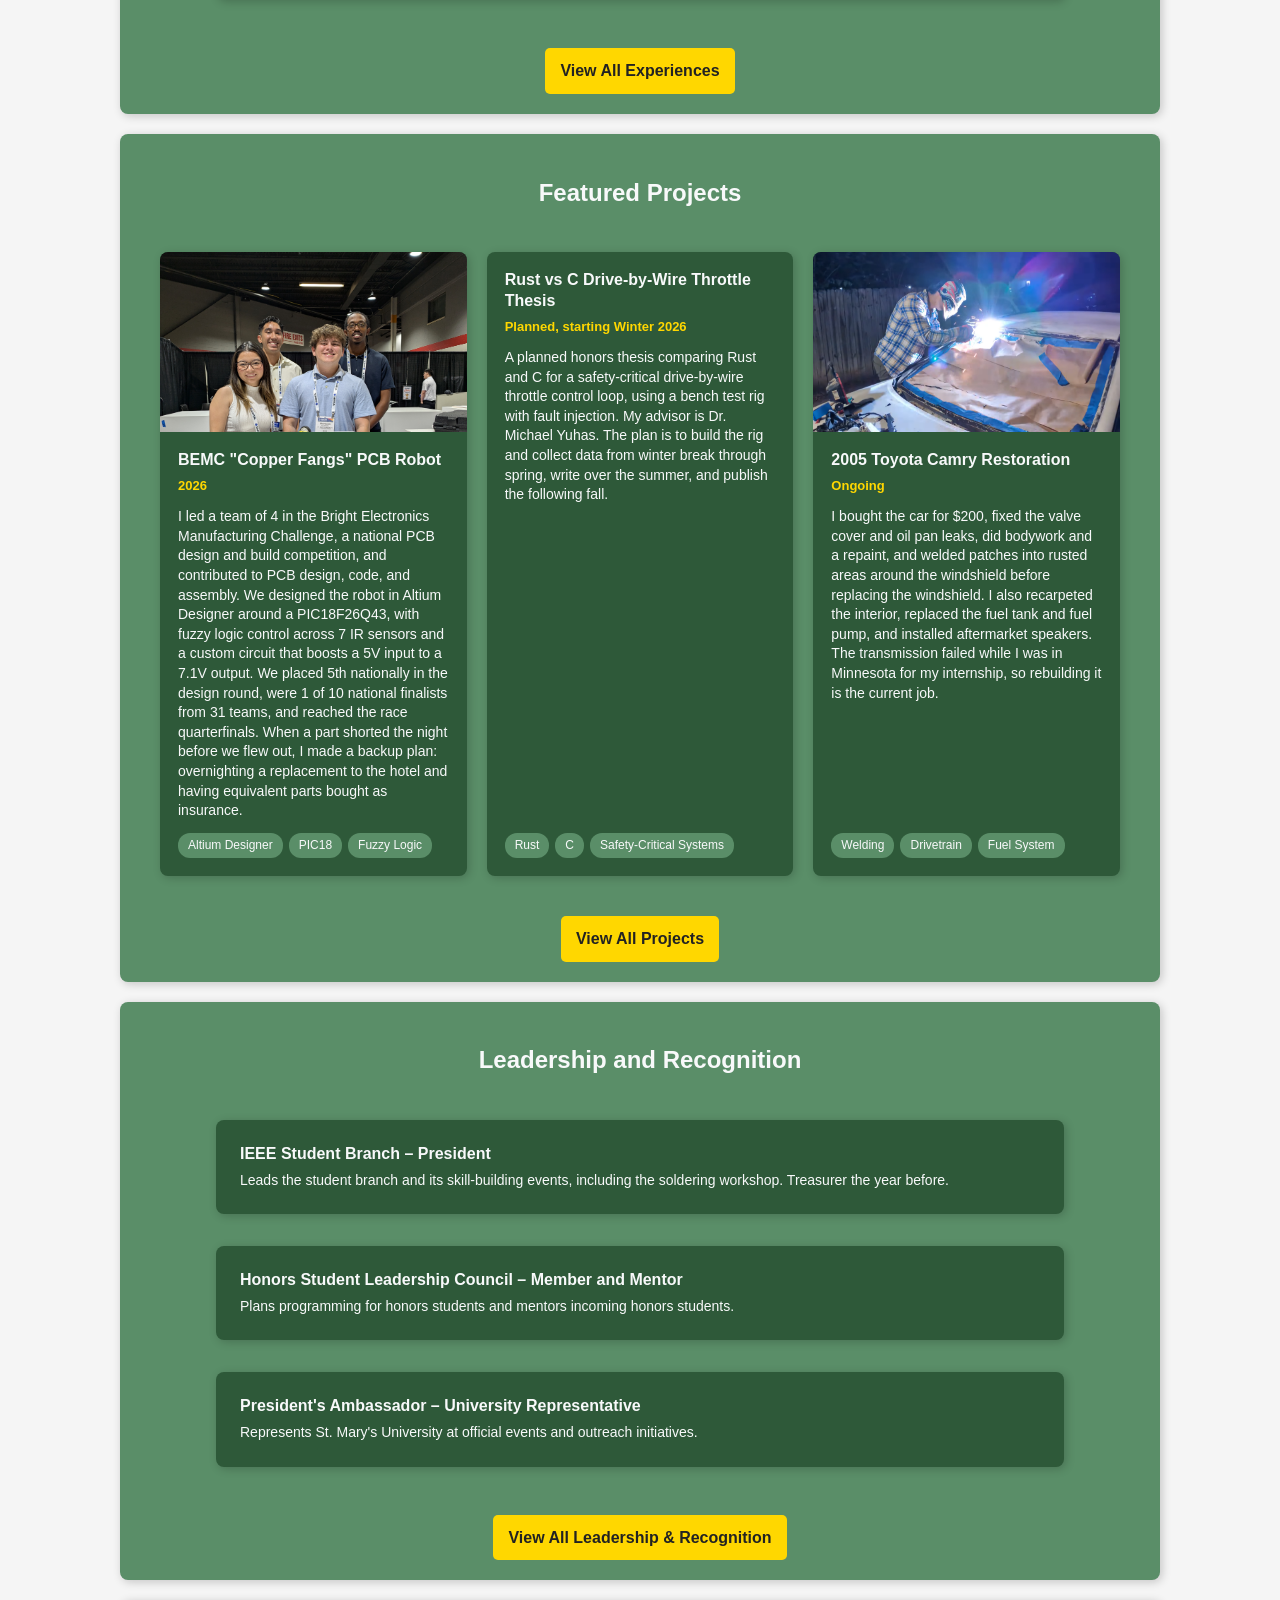
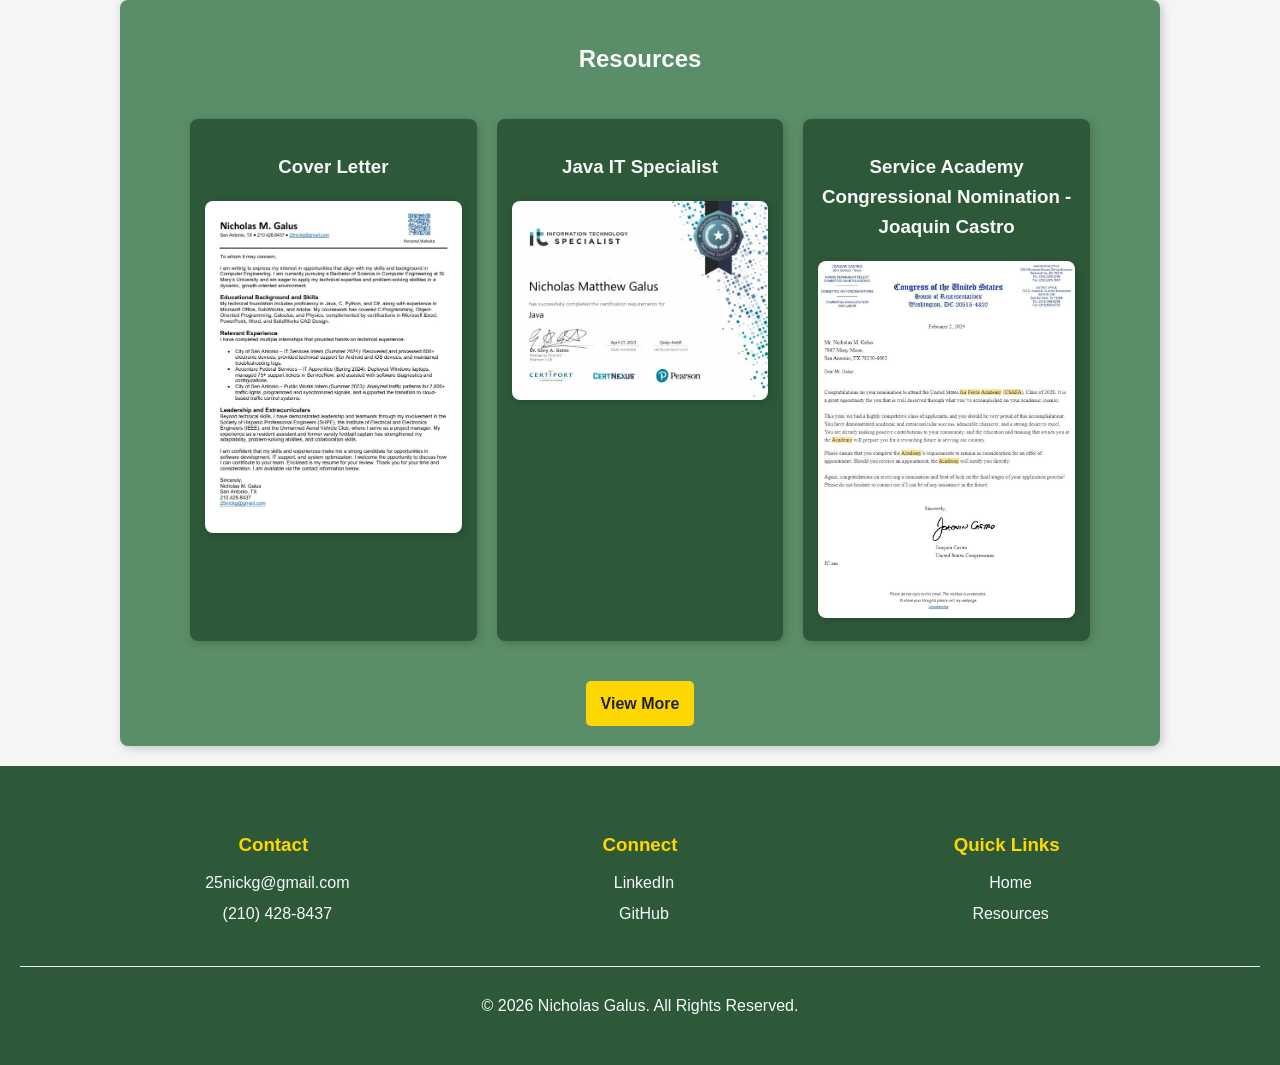
==== commit fffc96f6: "Rebuild projects page with Projects and Research sections Replace the projects page with 8 project c" ====
--- a/index.html
+++ b/index.html
@@ -46,7 +46,7 @@
             <div class="experiences-vertical">
                 <div class="experience-vertical-item has-thumb">
                     <div class="experience-thumb" data-initials="SAMSAT">
-                        <img src="resources/images/experiences/samsat.jpg" alt="SAMSAT" loading="lazy" onerror="this.remove()">
+                        <img class="logo logo-invert" src="resources/images/experiences/samsat.png" alt="SAMSAT" loading="lazy" onerror="this.remove()">
                     </div>
                     <div class="experience-body">
                         <h3>Project Manager Intern – San Antonio Museum of Science and Technology (SAMSAT)</h3>
@@ -76,7 +76,7 @@
 
                 <div class="experience-vertical-item has-thumb">
                     <div class="experience-thumb" data-initials="SAMSAT">
-                        <img src="resources/images/experiences/samsat.jpg" alt="SAMSAT" loading="lazy" onerror="this.remove()">
+                        <img class="logo logo-invert" src="resources/images/experiences/samsat.png" alt="SAMSAT" loading="lazy" onerror="this.remove()">
                     </div>
                     <div class="experience-body">
                         <h3>Research &amp; Development Intern – San Antonio Museum of Science and Technology (SAMSAT)</h3>
@@ -108,11 +108,11 @@
                     <div class="project-body">
                         <h3>BEMC "Copper Fangs" PCB Robot</h3>
                         <p class="project-date">2026</p>
-                        <p>Led a team of 4 in the Bright Electronics Manufacturing Challenge. Designed a robot around the PIC18F26Q43 with fuzzy logic on 7 IR sensors and a custom 5V to 7.1V boost circuit. Placed 5th nationally in the design round, 1 of 10 national finalists from 31 teams, then reached the race quarterfinals.</p>
+                        <p>I led a team of 4 in the Bright Electronics Manufacturing Challenge, a national PCB design and build competition, and contributed to PCB design, code, and assembly. We designed the robot in Altium Designer around a PIC18F26Q43, with fuzzy logic control across 7 IR sensors and a custom circuit that boosts a 5V input to a 7.1V output. We placed 5th nationally in the design round, were 1 of 10 national finalists from 31 teams, and reached the race quarterfinals. When a part shorted the night before we flew out, I made a backup plan: overnighting a replacement to the hotel and having equivalent parts bought as insurance.</p>
                         <ul class="project-tags">
                             <li>Altium Designer</li>
                             <li>PIC18</li>
-                            <li>Embedded C</li>
+                            <li>Fuzzy Logic</li>
                         </ul>
                     </div>
                 </div>
@@ -121,7 +121,7 @@
                     <div class="project-body">
                         <h3>Rust vs C Drive-by-Wire Throttle Thesis</h3>
                         <p class="project-date">Planned, starting Winter 2026</p>
-                        <p>Honors thesis comparing Rust and C for a safety-critical drive-by-wire throttle control loop, using a bench test rig with fault injection.</p>
+                        <p>A planned honors thesis comparing Rust and C for a safety-critical drive-by-wire throttle control loop, using a bench test rig with fault injection. My advisor is Dr. Michael Yuhas. The plan is to build the rig and collect data from winter break through spring, write over the summer, and publish the following fall.</p>
                         <ul class="project-tags">
                             <li>Rust</li>
                             <li>C</li>
@@ -135,11 +135,11 @@
                     <div class="project-body">
                         <h3>2005 Toyota Camry Restoration</h3>
                         <p class="project-date">Ongoing</p>
-                        <p>Bought for $200 and restoring it myself: welded rust repair, new fuel tank and pump, leak fixes, bodywork and repaint, and a transmission rebuild in progress.</p>
+                        <p>I bought the car for $200, fixed the valve cover and oil pan leaks, did bodywork and a repaint, and welded patches into rusted areas around the windshield before replacing the windshield. I also recarpeted the interior, replaced the fuel tank and fuel pump, and installed aftermarket speakers. The transmission failed while I was in Minnesota for my internship, so rebuilding it is the current job.</p>
                         <ul class="project-tags">
                             <li>Welding</li>
                             <li>Drivetrain</li>
-                            <li>Automotive</li>
+                            <li>Fuel System</li>
                         </ul>
                     </div>
                 </div>
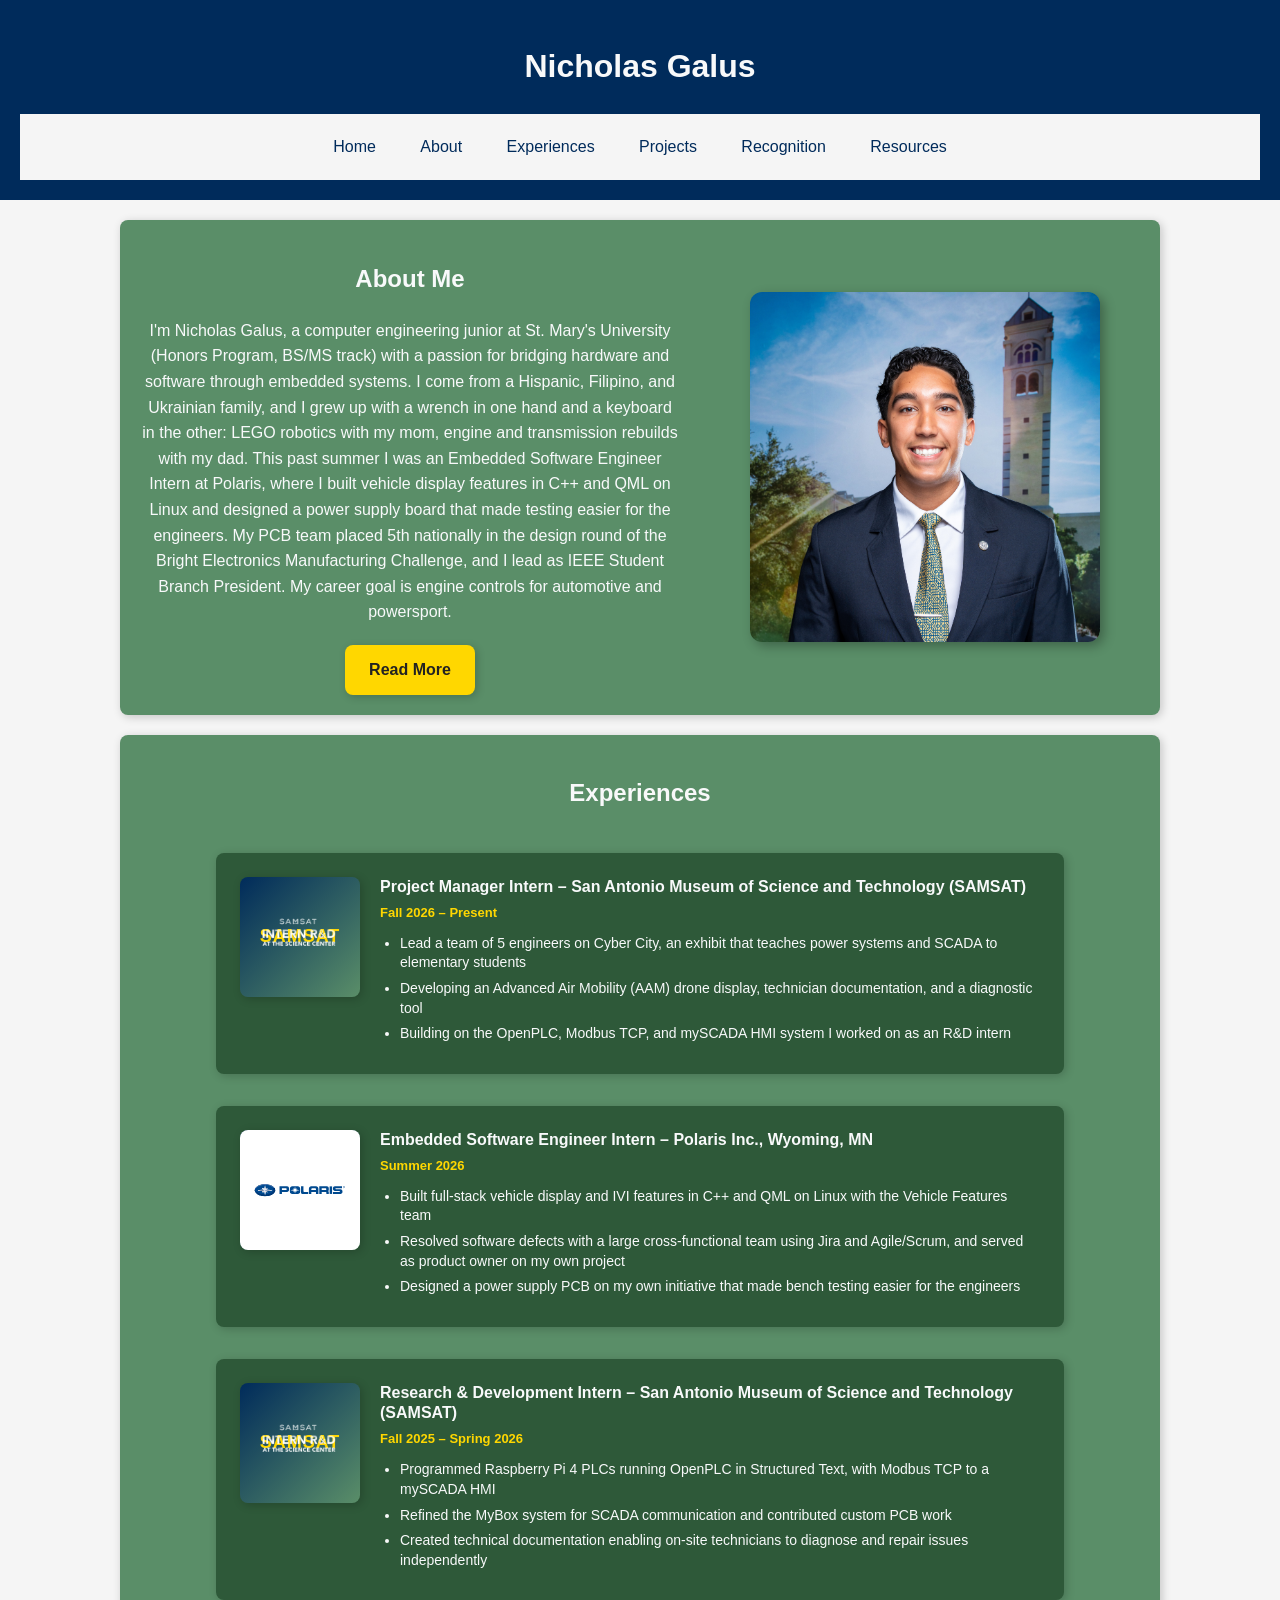
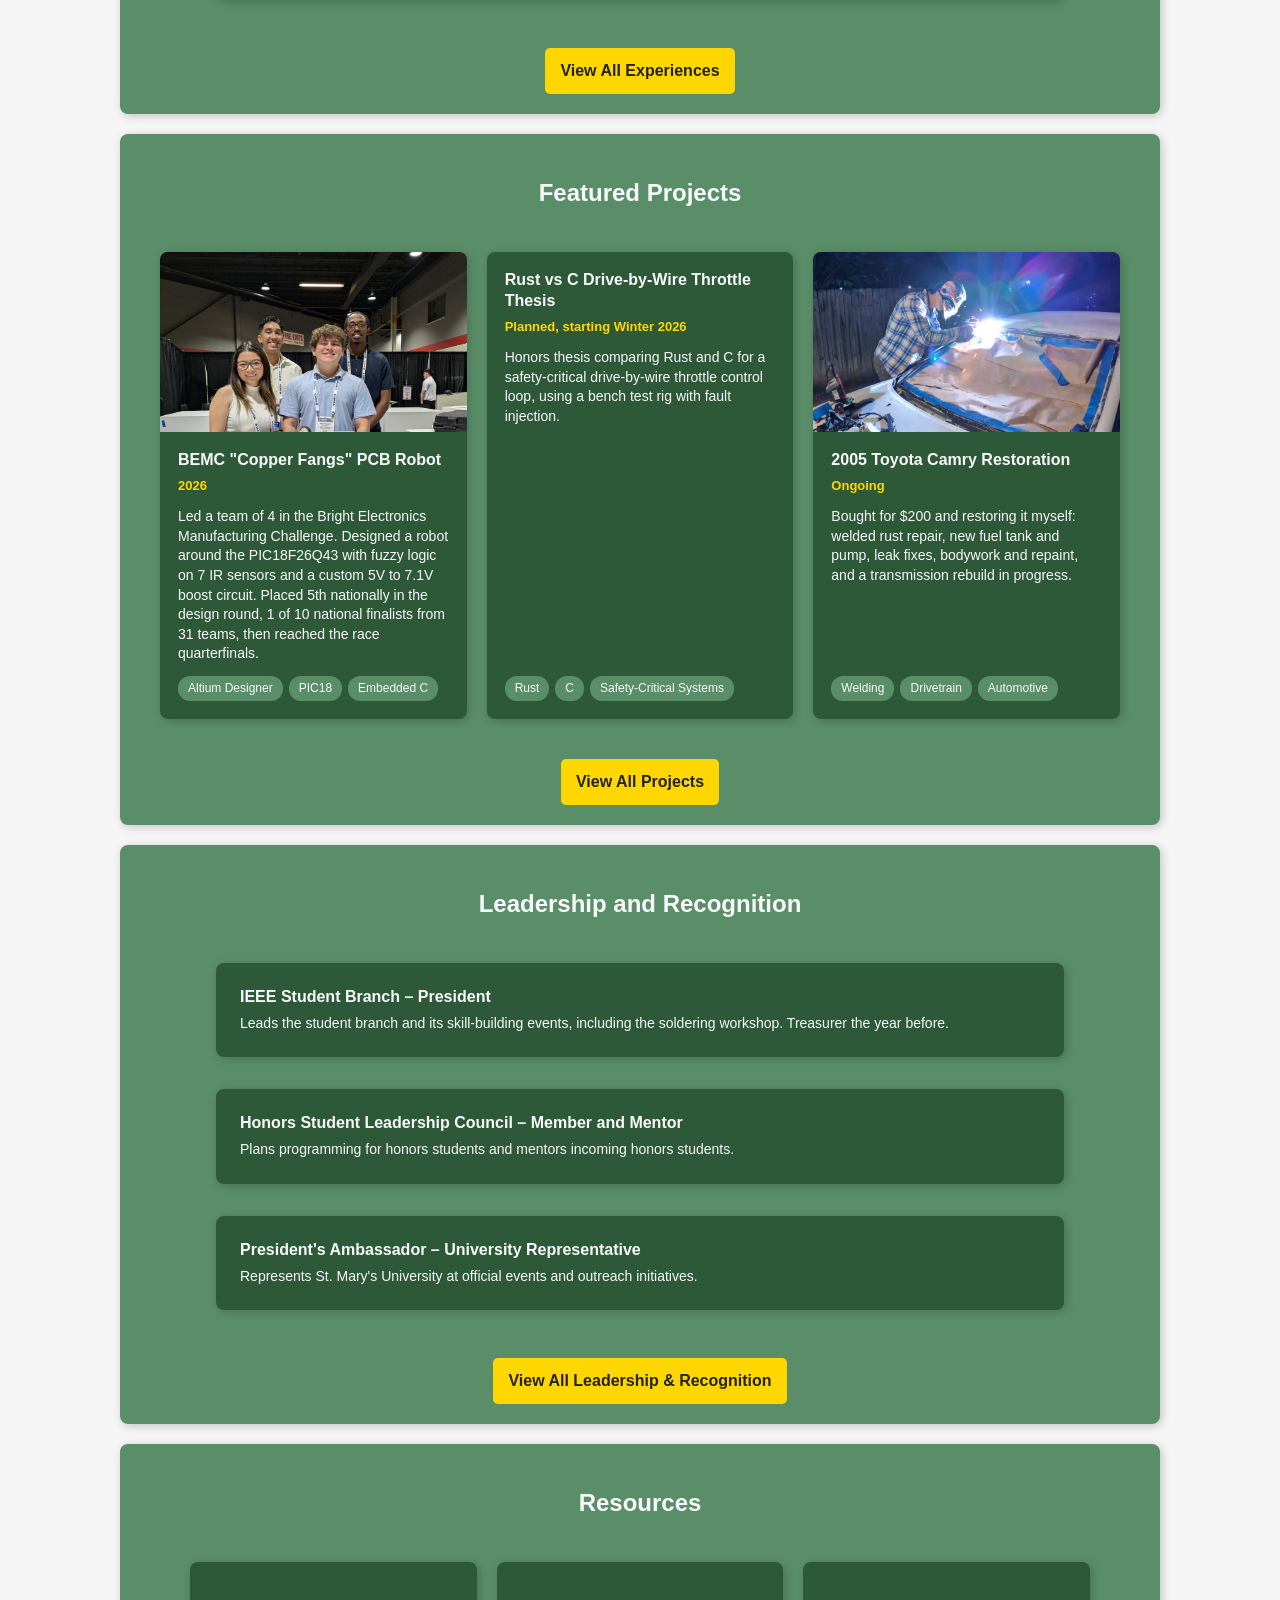
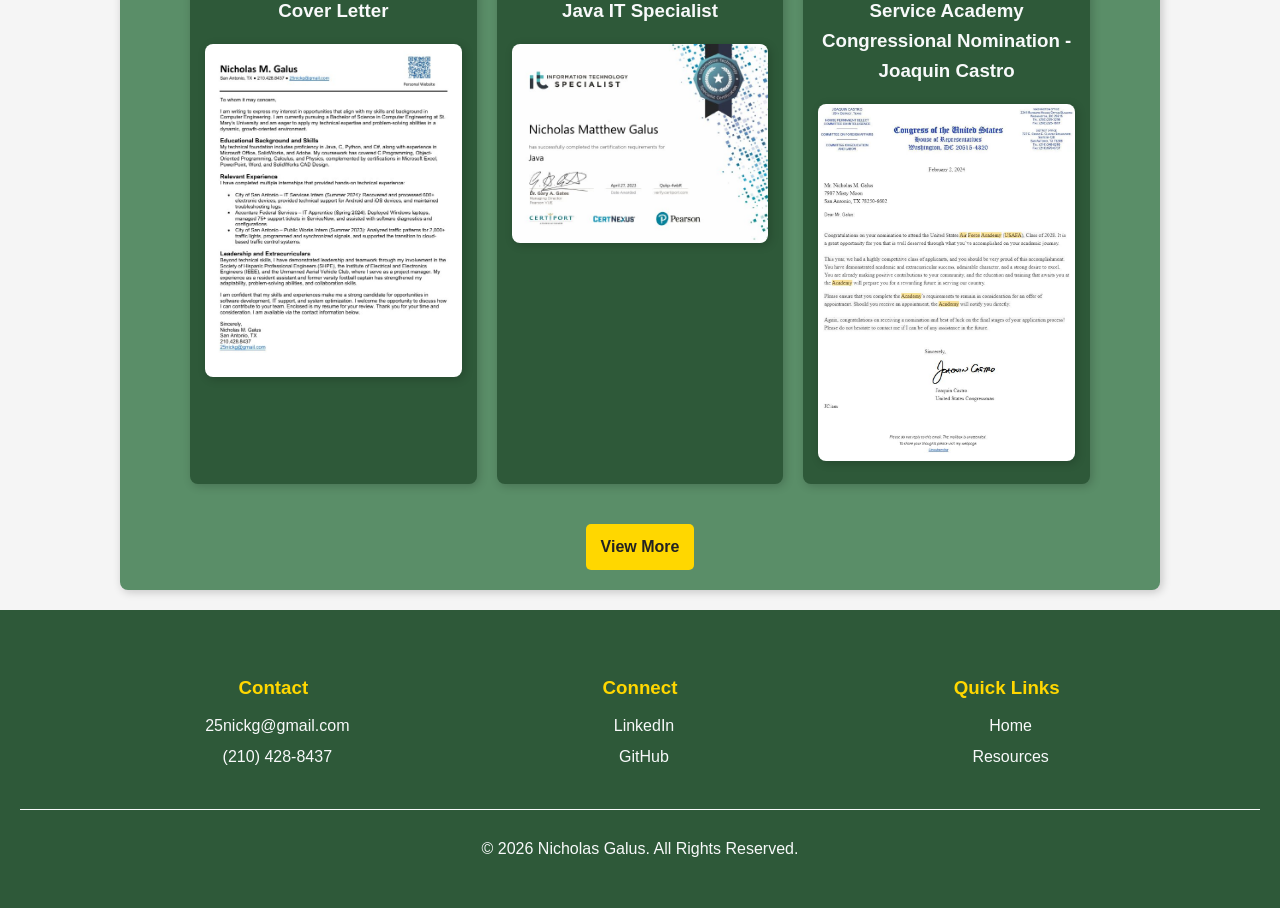
==== commit 7cdb3a3d: "[claudesquad] update from 'about me text' on 30 Oct 26 10:22 CDT (paused)" ====
--- a/index.html
+++ b/index.html
@@ -46,7 +46,7 @@
             <div class="experiences-vertical">
                 <div class="experience-vertical-item has-thumb">
                     <div class="experience-thumb" data-initials="SAMSAT">
-                        <img class="logo logo-invert" src="resources/images/experiences/samsat.png" alt="SAMSAT" loading="lazy" onerror="this.remove()">
+                        <img class="logo logo-on-dark" src="resources/images/experiences/samsat.png" alt="SAMSAT" loading="lazy" onerror="this.remove()">
                     </div>
                     <div class="experience-body">
                         <h3>Project Manager Intern – San Antonio Museum of Science and Technology (SAMSAT)</h3>
@@ -76,7 +76,7 @@
 
                 <div class="experience-vertical-item has-thumb">
                     <div class="experience-thumb" data-initials="SAMSAT">
-                        <img class="logo logo-invert" src="resources/images/experiences/samsat.png" alt="SAMSAT" loading="lazy" onerror="this.remove()">
+                        <img class="logo logo-on-dark" src="resources/images/experiences/samsat.png" alt="SAMSAT" loading="lazy" onerror="this.remove()">
                     </div>
                     <div class="experience-body">
                         <h3>Research &amp; Development Intern – San Antonio Museum of Science and Technology (SAMSAT)</h3>
@@ -108,11 +108,11 @@
                     <div class="project-body">
                         <h3>BEMC "Copper Fangs" PCB Robot</h3>
                         <p class="project-date">2026</p>
-                        <p>I led a team of 4 in the Bright Electronics Manufacturing Challenge, a national PCB design and build competition, and contributed to PCB design, code, and assembly. We designed the robot in Altium Designer around a PIC18F26Q43, with fuzzy logic control across 7 IR sensors and a custom circuit that boosts a 5V input to a 7.1V output. We placed 5th nationally in the design round, were 1 of 10 national finalists from 31 teams, and reached the race quarterfinals. When a part shorted the night before we flew out, I made a backup plan: overnighting a replacement to the hotel and having equivalent parts bought as insurance.</p>
+                        <p>Led a team of 4 in the Bright Electronics Manufacturing Challenge. Designed a robot around the PIC18F26Q43 with fuzzy logic on 7 IR sensors and a custom 5V to 7.1V boost circuit. Placed 5th nationally in the design round, 1 of 10 national finalists from 31 teams, then reached the race quarterfinals.</p>
                         <ul class="project-tags">
                             <li>Altium Designer</li>
                             <li>PIC18</li>
-                            <li>Fuzzy Logic</li>
+                            <li>Embedded C</li>
                         </ul>
                     </div>
                 </div>
@@ -121,7 +121,7 @@
                     <div class="project-body">
                         <h3>Rust vs C Drive-by-Wire Throttle Thesis</h3>
                         <p class="project-date">Planned, starting Winter 2026</p>
-                        <p>A planned honors thesis comparing Rust and C for a safety-critical drive-by-wire throttle control loop, using a bench test rig with fault injection. My advisor is Dr. Michael Yuhas. The plan is to build the rig and collect data from winter break through spring, write over the summer, and publish the following fall.</p>
+                        <p>Honors thesis comparing Rust and C for a safety-critical drive-by-wire throttle control loop, using a bench test rig with fault injection.</p>
                         <ul class="project-tags">
                             <li>Rust</li>
                             <li>C</li>
@@ -135,11 +135,11 @@
                     <div class="project-body">
                         <h3>2005 Toyota Camry Restoration</h3>
                         <p class="project-date">Ongoing</p>
-                        <p>I bought the car for $200, fixed the valve cover and oil pan leaks, did bodywork and a repaint, and welded patches into rusted areas around the windshield before replacing the windshield. I also recarpeted the interior, replaced the fuel tank and fuel pump, and installed aftermarket speakers. The transmission failed while I was in Minnesota for my internship, so rebuilding it is the current job.</p>
+                        <p>Bought for $200 and restoring it myself: welded rust repair, new fuel tank and pump, leak fixes, bodywork and repaint, and a transmission rebuild in progress.</p>
                         <ul class="project-tags">
                             <li>Welding</li>
                             <li>Drivetrain</li>
-                            <li>Fuel System</li>
+                            <li>Automotive</li>
                         </ul>
                     </div>
                 </div>
--- a/resources/css/styles.css
+++ b/resources/css/styles.css
@@ -750,6 +750,11 @@
   background: #fff;
 }
 
+/* Light-colored logos: keep the dark gradient tile behind them */
+.experience-thumb img.logo.logo-on-dark {
+  background: transparent;
+}
+
 /* Experience "View More Details" dropdown */
 .experience-details {
   margin-top: 14px;
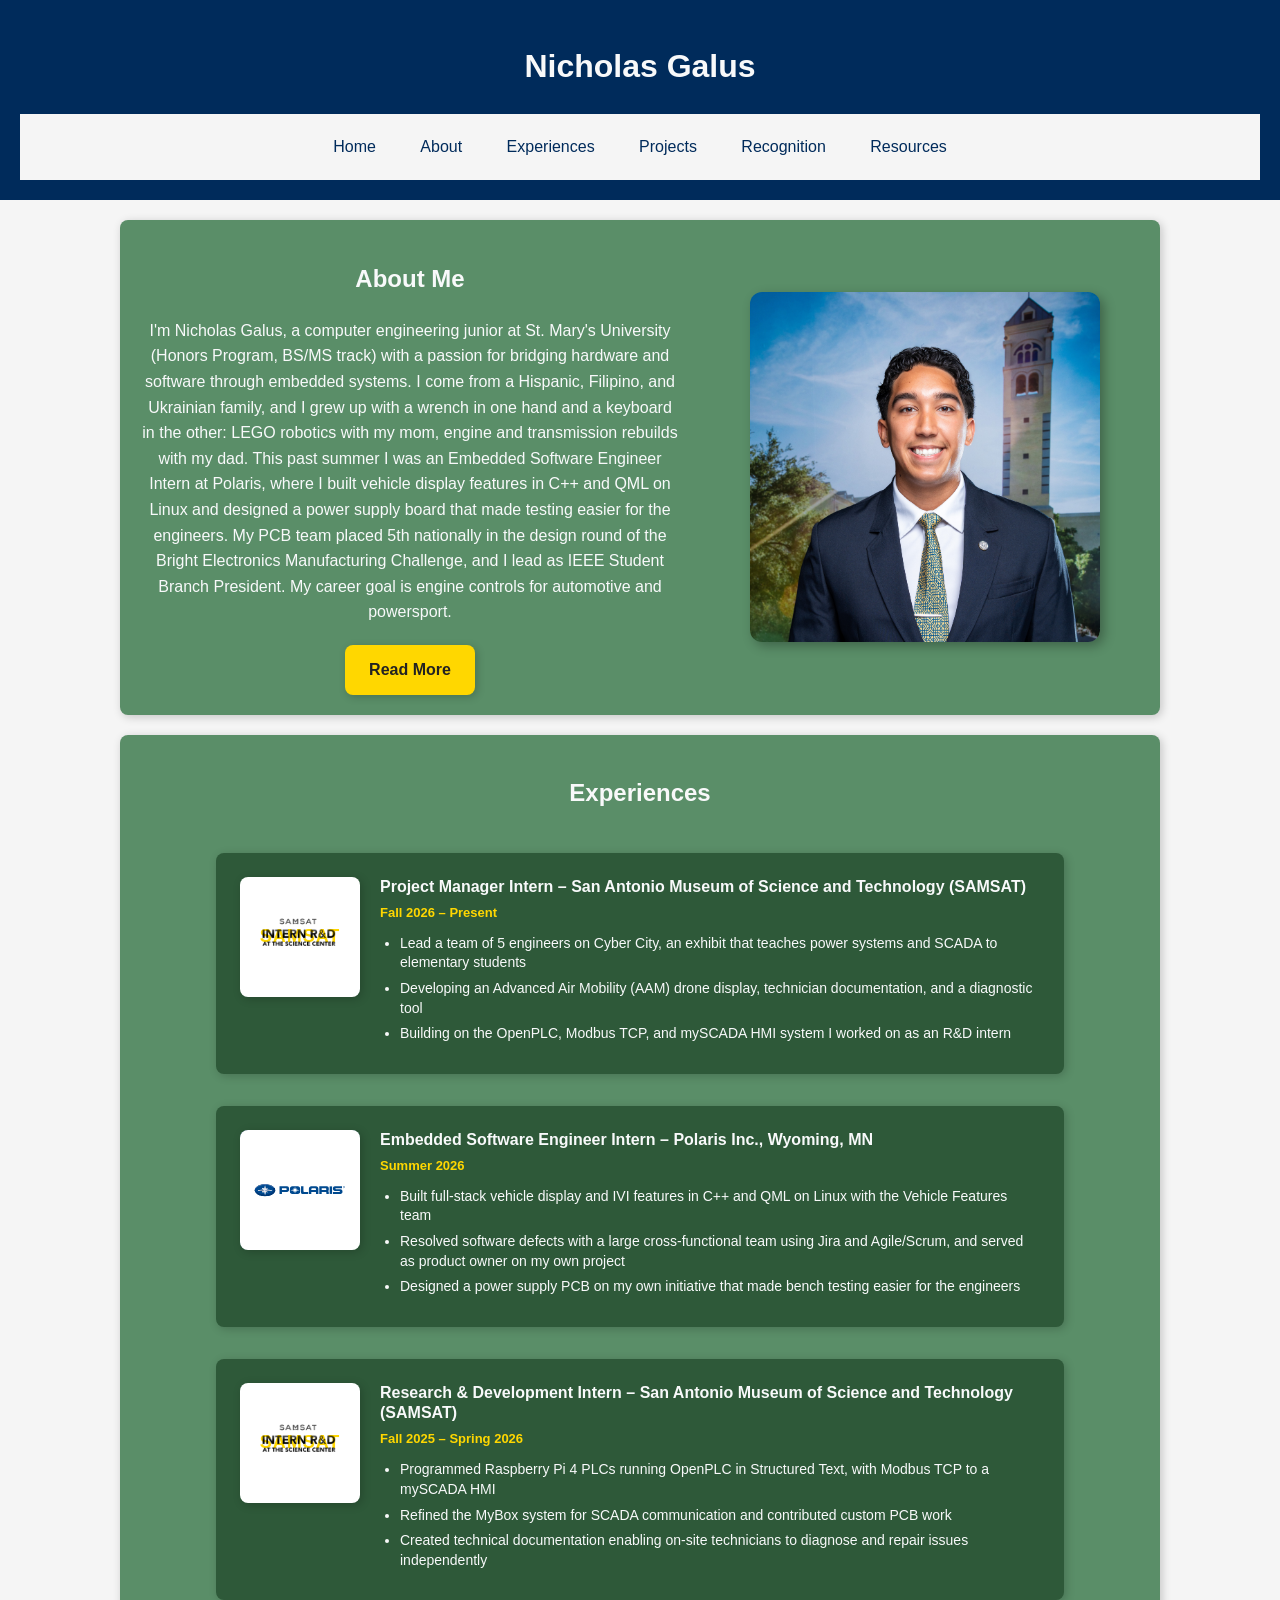
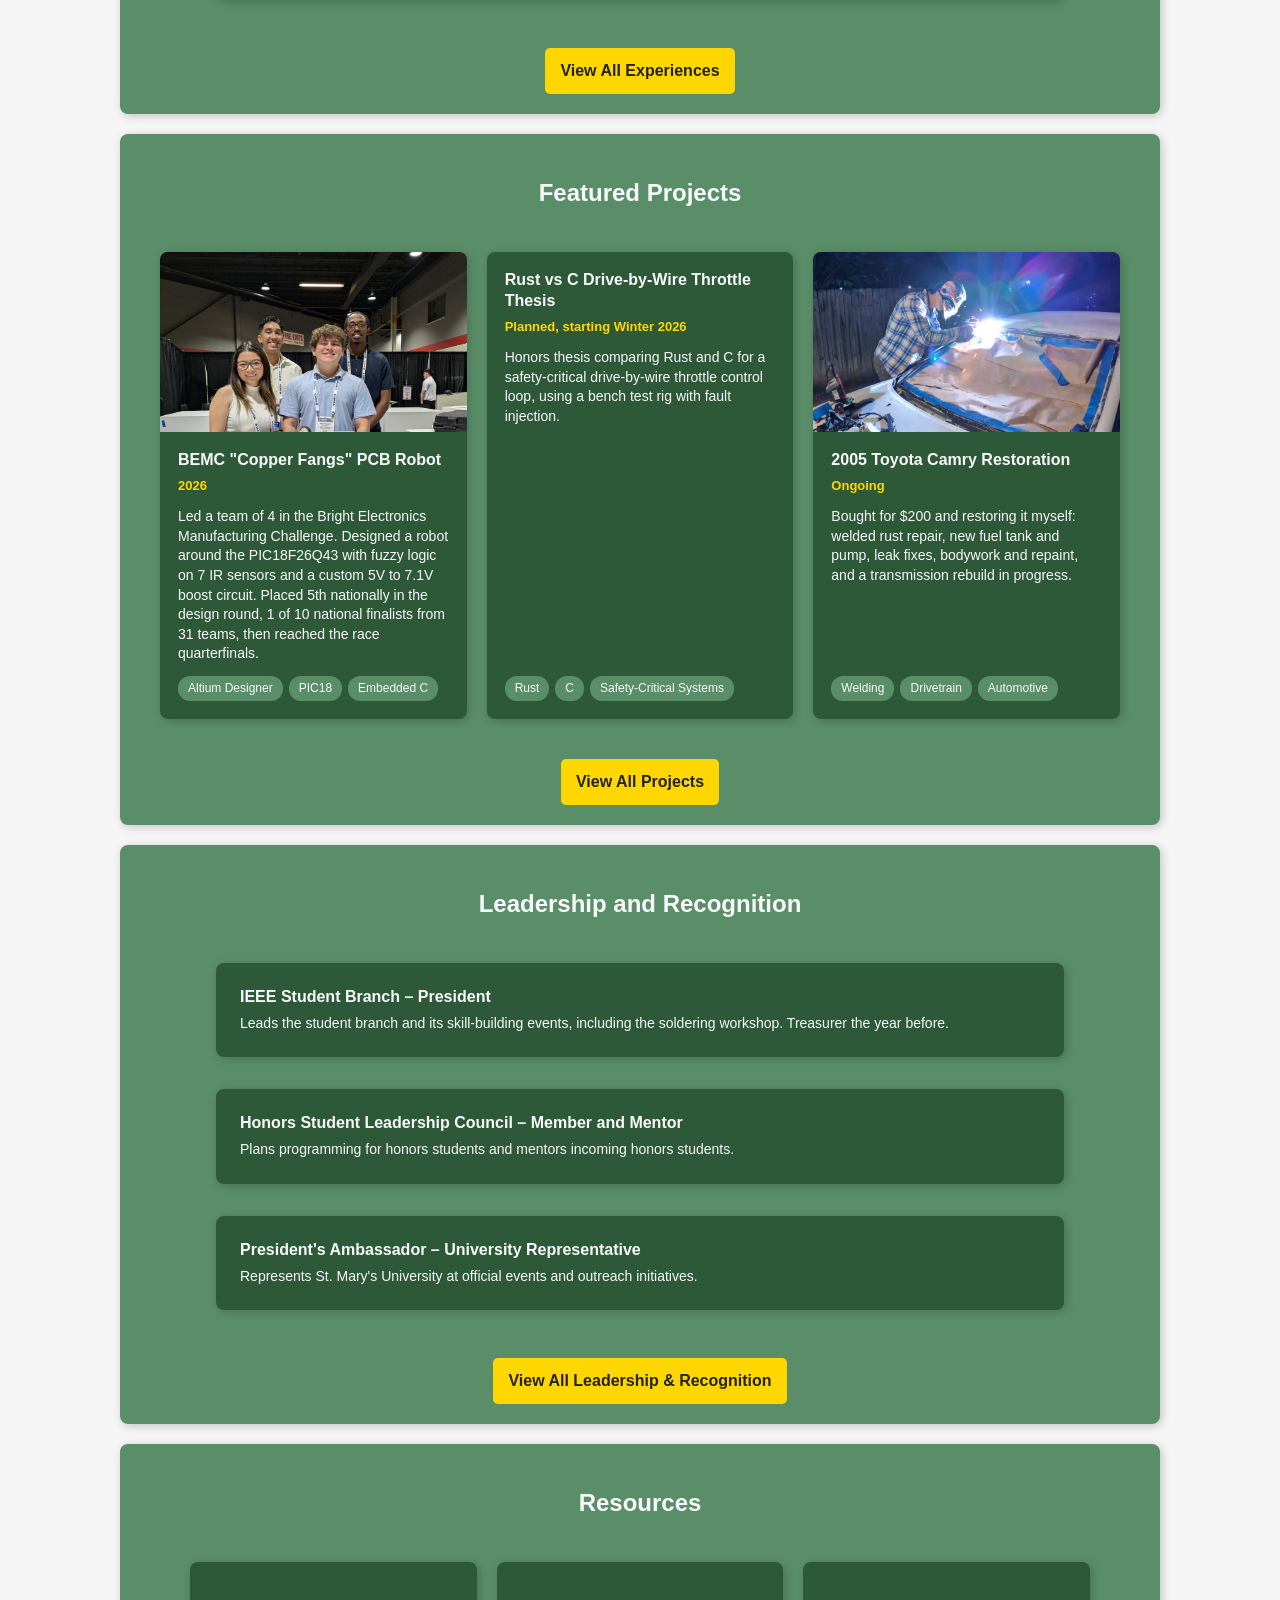
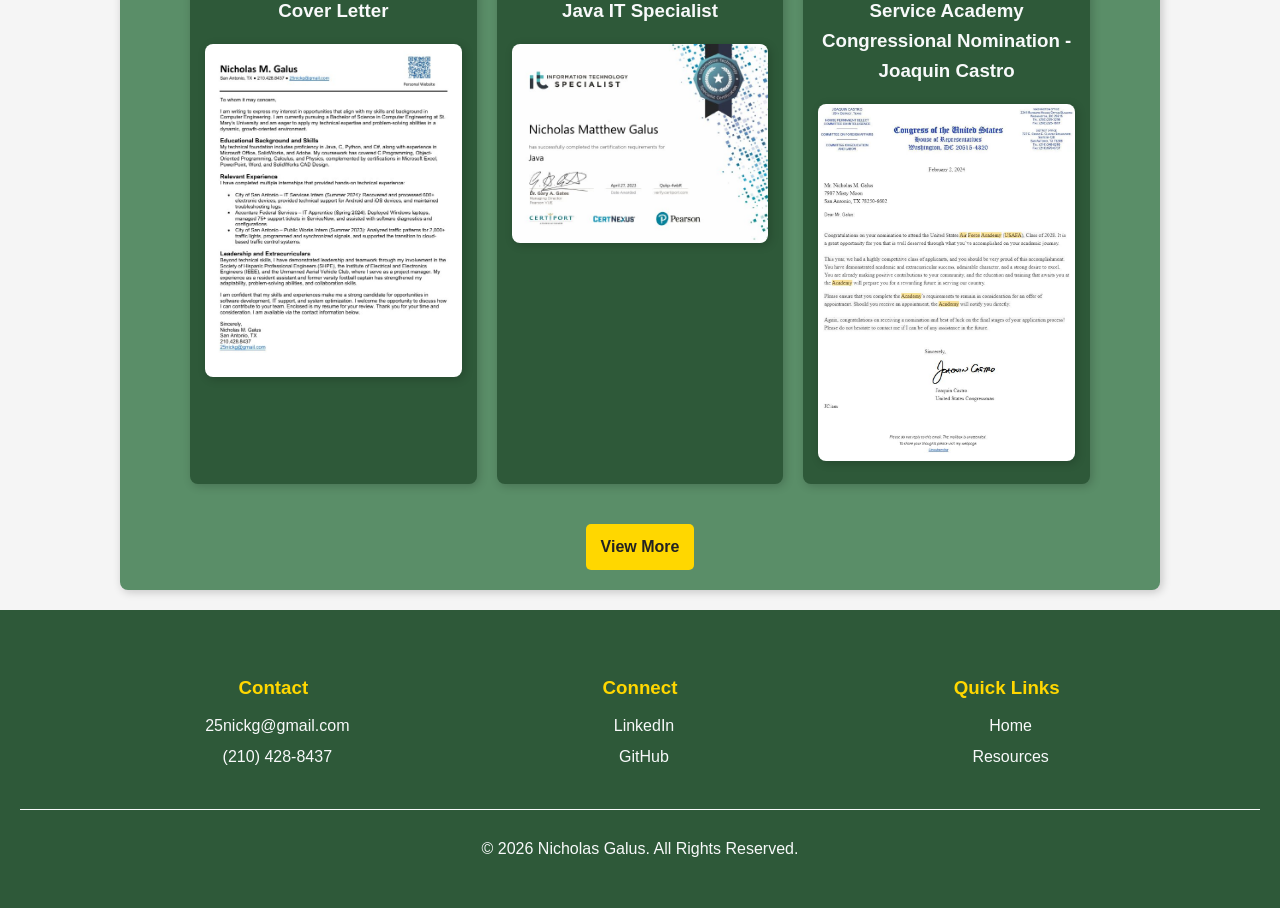
==== commit ae2e056e: "Invert SAMSAT logo onto a white tile Co-Authored-By: Claude Opus 5.5 <noreply@anthropic.com>" ====
--- a/index.html
+++ b/index.html
@@ -46,7 +46,7 @@
             <div class="experiences-vertical">
                 <div class="experience-vertical-item has-thumb">
                     <div class="experience-thumb" data-initials="SAMSAT">
-                        <img class="logo logo-on-dark" src="resources/images/experiences/samsat.png" alt="SAMSAT" loading="lazy" onerror="this.remove()">
+                        <img class="logo logo-invert" src="resources/images/experiences/samsat.png" alt="SAMSAT" loading="lazy" onerror="this.remove()">
                     </div>
                     <div class="experience-body">
                         <h3>Project Manager Intern – San Antonio Museum of Science and Technology (SAMSAT)</h3>
@@ -76,7 +76,7 @@
 
                 <div class="experience-vertical-item has-thumb">
                     <div class="experience-thumb" data-initials="SAMSAT">
-                        <img class="logo logo-on-dark" src="resources/images/experiences/samsat.png" alt="SAMSAT" loading="lazy" onerror="this.remove()">
+                        <img class="logo logo-invert" src="resources/images/experiences/samsat.png" alt="SAMSAT" loading="lazy" onerror="this.remove()">
                     </div>
                     <div class="experience-body">
                         <h3>Research &amp; Development Intern – San Antonio Museum of Science and Technology (SAMSAT)</h3>
--- a/resources/css/styles.css
+++ b/resources/css/styles.css
@@ -750,9 +750,15 @@
   background: #fff;
 }
 
-/* Light-colored logos: keep the dark gradient tile behind them */
-.experience-thumb img.logo.logo-on-dark {
+/* Light-colored logos: invert them onto a white tile.
+   The filter would also invert the img's own background, so the white goes on the tile instead. */
+.experience-thumb:has(img.logo-invert) {
+  background: #fff;
+}
+
+.experience-thumb img.logo.logo-invert {
   background: transparent;
+  filter: invert(1);
 }
 
 /* Experience "View More Details" dropdown */
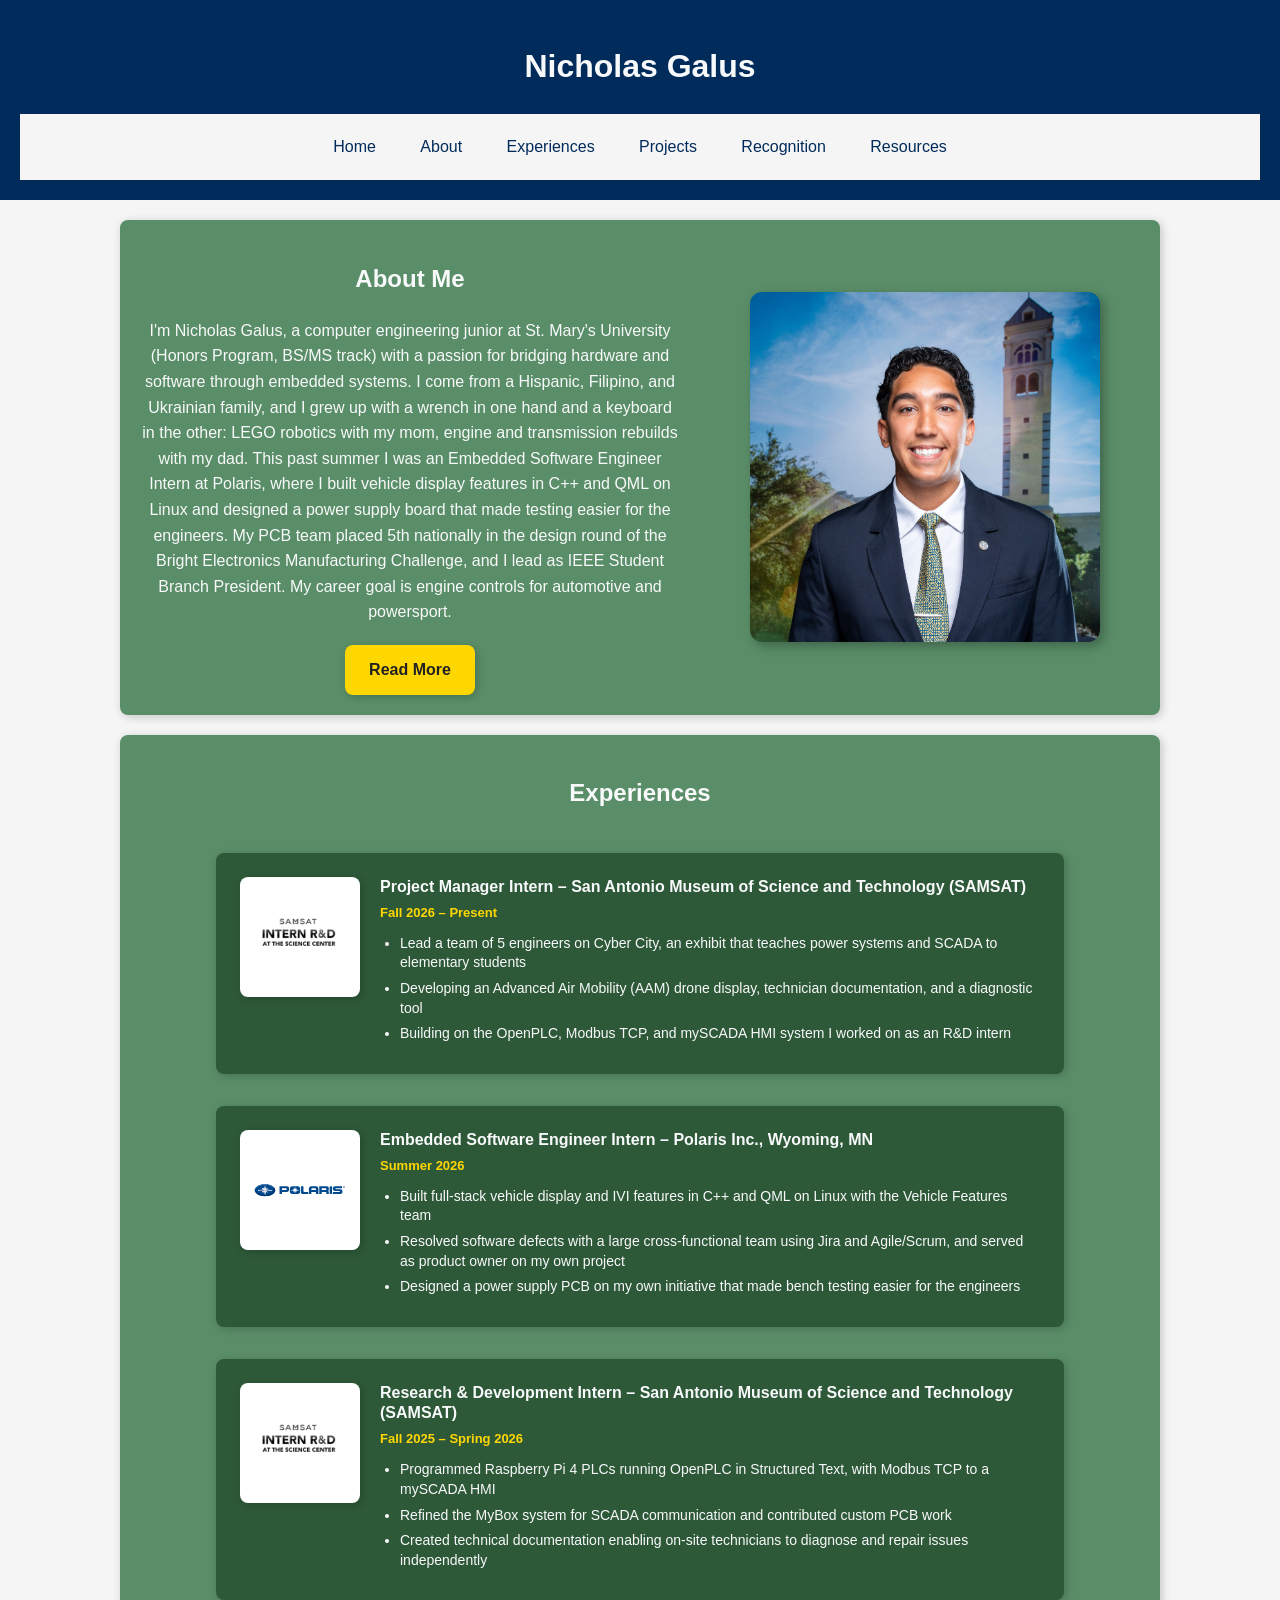
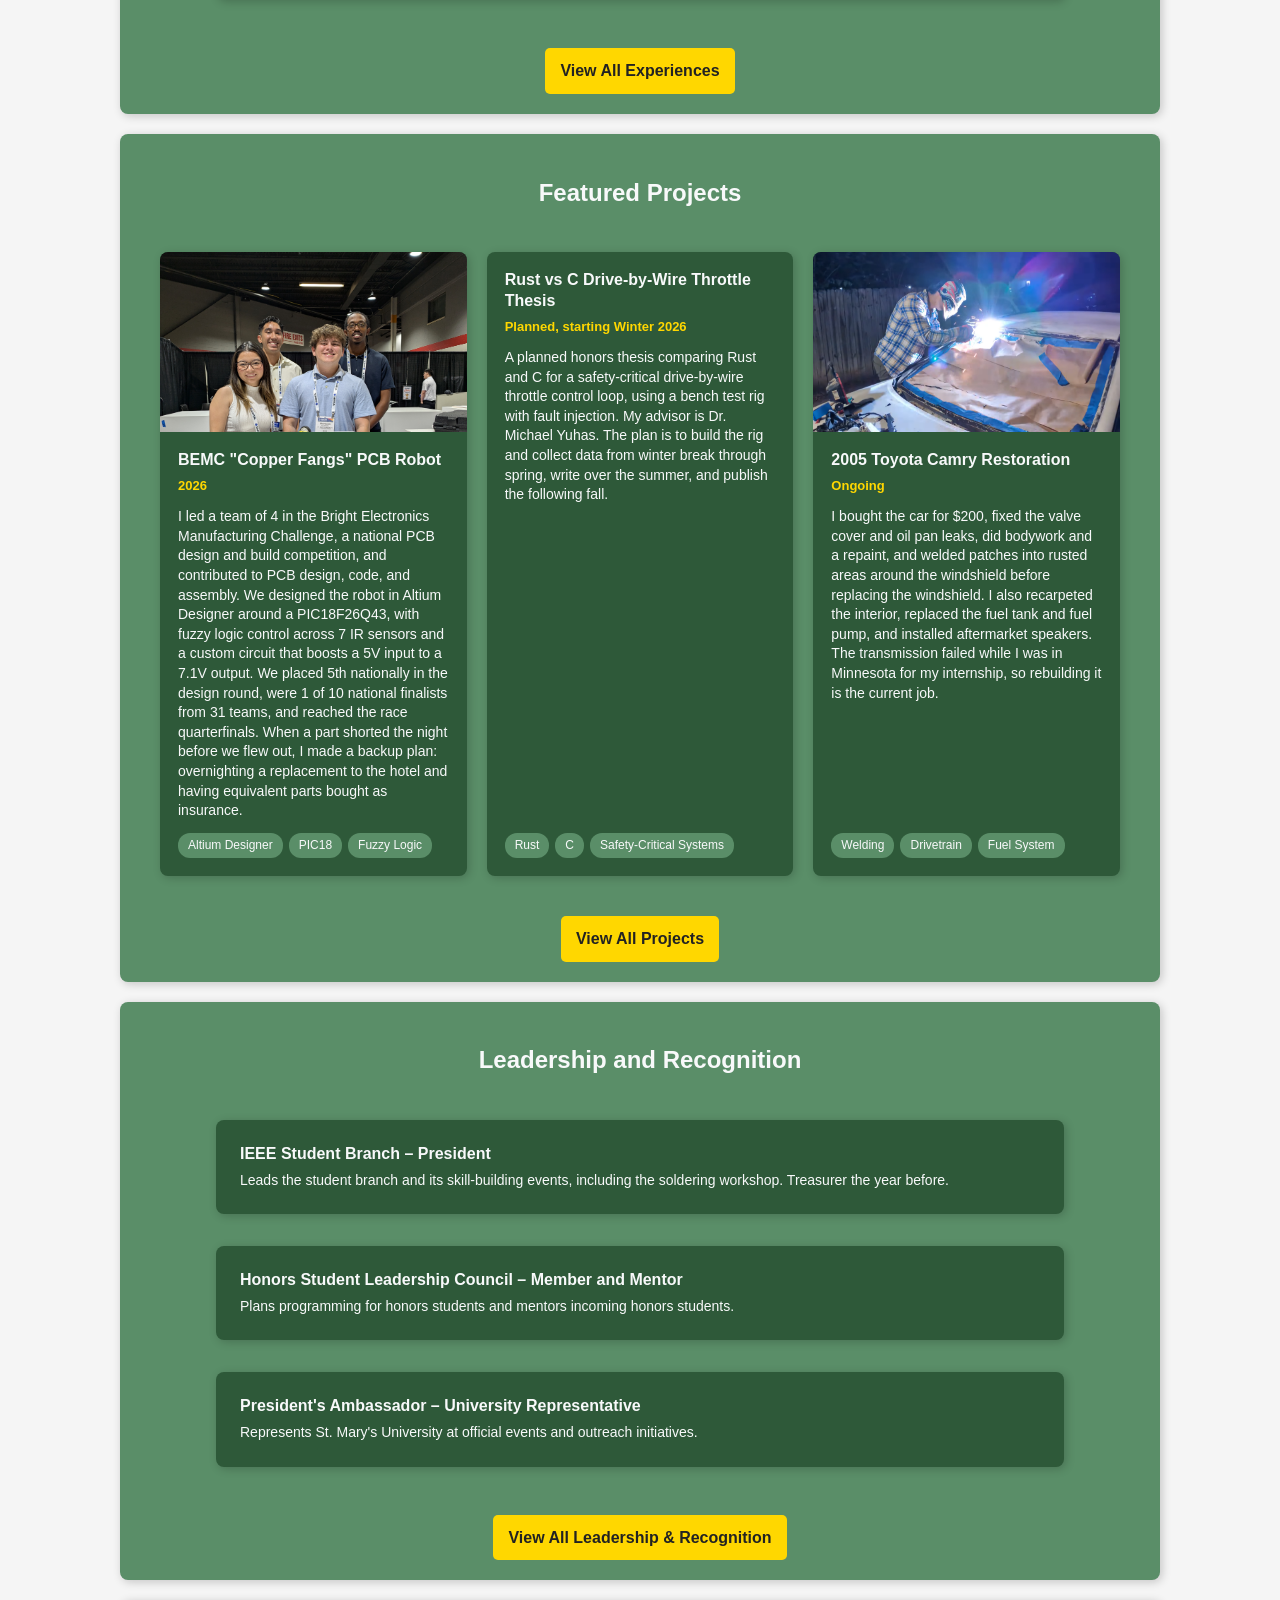
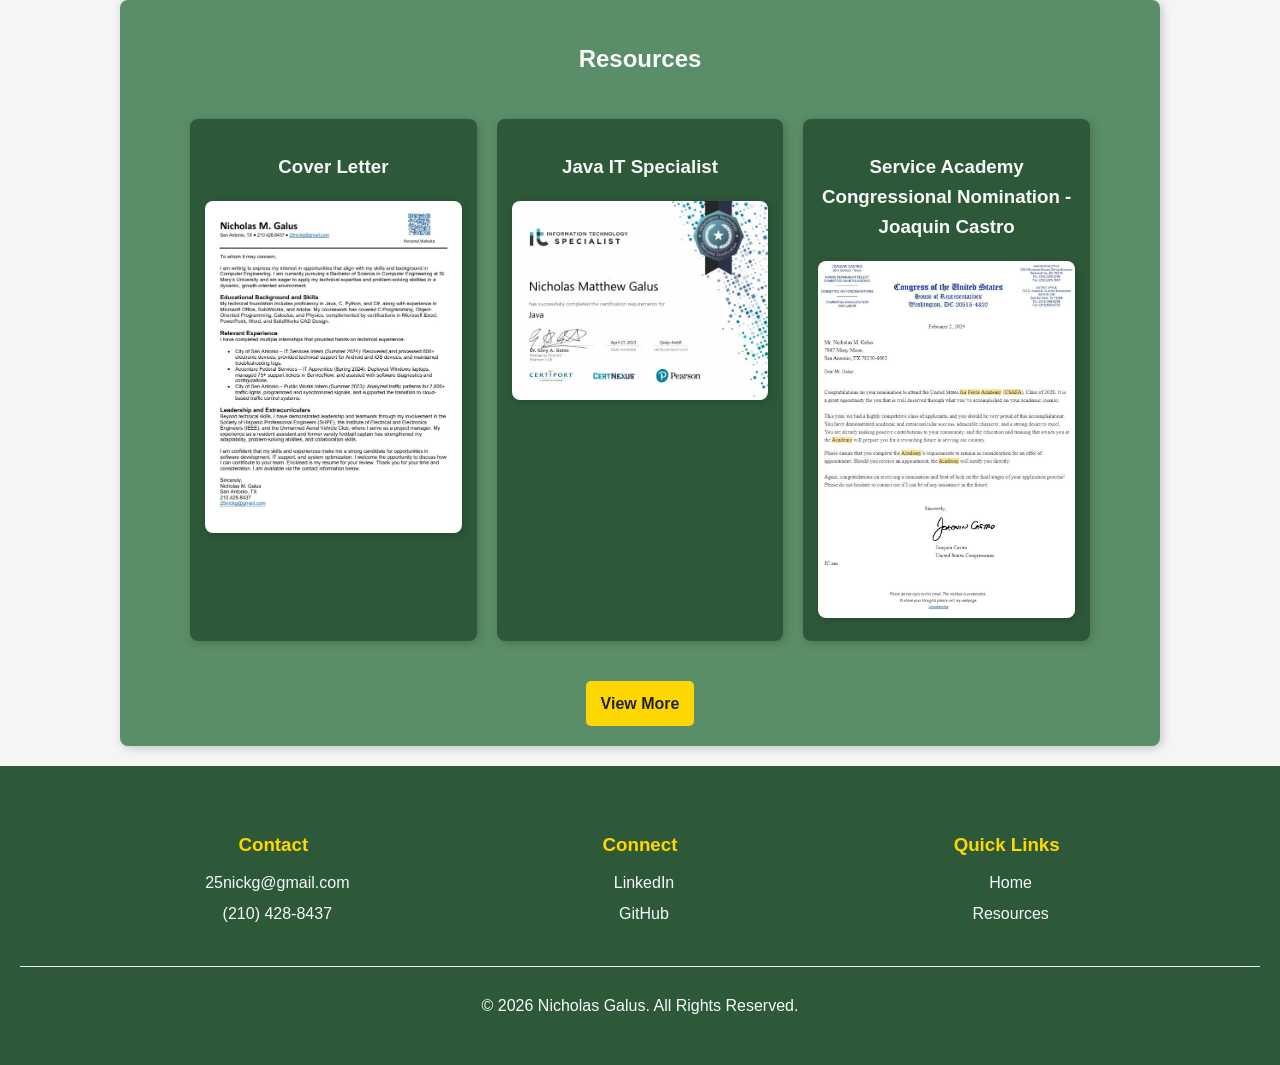
==== commit bc66b19f: "Merge pull request #5 from ngalus47/ngalus47/projects-rebuild Rebuild projects page with Projects an" ====
--- a/index.html
+++ b/index.html
@@ -108,11 +108,11 @@
                     <div class="project-body">
                         <h3>BEMC "Copper Fangs" PCB Robot</h3>
                         <p class="project-date">2026</p>
-                        <p>Led a team of 4 in the Bright Electronics Manufacturing Challenge. Designed a robot around the PIC18F26Q43 with fuzzy logic on 7 IR sensors and a custom 5V to 7.1V boost circuit. Placed 5th nationally in the design round, 1 of 10 national finalists from 31 teams, then reached the race quarterfinals.</p>
+                        <p>I led a team of 4 in the Bright Electronics Manufacturing Challenge, a national PCB design and build competition, and contributed to PCB design, code, and assembly. We designed the robot in Altium Designer around a PIC18F26Q43, with fuzzy logic control across 7 IR sensors and a custom circuit that boosts a 5V input to a 7.1V output. We placed 5th nationally in the design round, were 1 of 10 national finalists from 31 teams, and reached the race quarterfinals. When a part shorted the night before we flew out, I made a backup plan: overnighting a replacement to the hotel and having equivalent parts bought as insurance.</p>
                         <ul class="project-tags">
                             <li>Altium Designer</li>
                             <li>PIC18</li>
-                            <li>Embedded C</li>
+                            <li>Fuzzy Logic</li>
                         </ul>
                     </div>
                 </div>
@@ -121,7 +121,7 @@
                     <div class="project-body">
                         <h3>Rust vs C Drive-by-Wire Throttle Thesis</h3>
                         <p class="project-date">Planned, starting Winter 2026</p>
-                        <p>Honors thesis comparing Rust and C for a safety-critical drive-by-wire throttle control loop, using a bench test rig with fault injection.</p>
+                        <p>A planned honors thesis comparing Rust and C for a safety-critical drive-by-wire throttle control loop, using a bench test rig with fault injection. My advisor is Dr. Michael Yuhas. The plan is to build the rig and collect data from winter break through spring, write over the summer, and publish the following fall.</p>
                         <ul class="project-tags">
                             <li>Rust</li>
                             <li>C</li>
@@ -135,11 +135,11 @@
                     <div class="project-body">
                         <h3>2005 Toyota Camry Restoration</h3>
                         <p class="project-date">Ongoing</p>
-                        <p>Bought for $200 and restoring it myself: welded rust repair, new fuel tank and pump, leak fixes, bodywork and repaint, and a transmission rebuild in progress.</p>
+                        <p>I bought the car for $200, fixed the valve cover and oil pan leaks, did bodywork and a repaint, and welded patches into rusted areas around the windshield before replacing the windshield. I also recarpeted the interior, replaced the fuel tank and fuel pump, and installed aftermarket speakers. The transmission failed while I was in Minnesota for my internship, so rebuilding it is the current job.</p>
                         <ul class="project-tags">
                             <li>Welding</li>
                             <li>Drivetrain</li>
-                            <li>Automotive</li>
+                            <li>Fuel System</li>
                         </ul>
                     </div>
                 </div>
--- a/resources/css/styles.css
+++ b/resources/css/styles.css
@@ -734,6 +734,11 @@
   letter-spacing: 1px;
 }
 
+/* Hide the initials once an image loads (transparent logos would show them through) */
+.experience-thumb:has(img)::before {
+  content: none;
+}
+
 .experience-thumb img {
   position: absolute;
   inset: 0;
